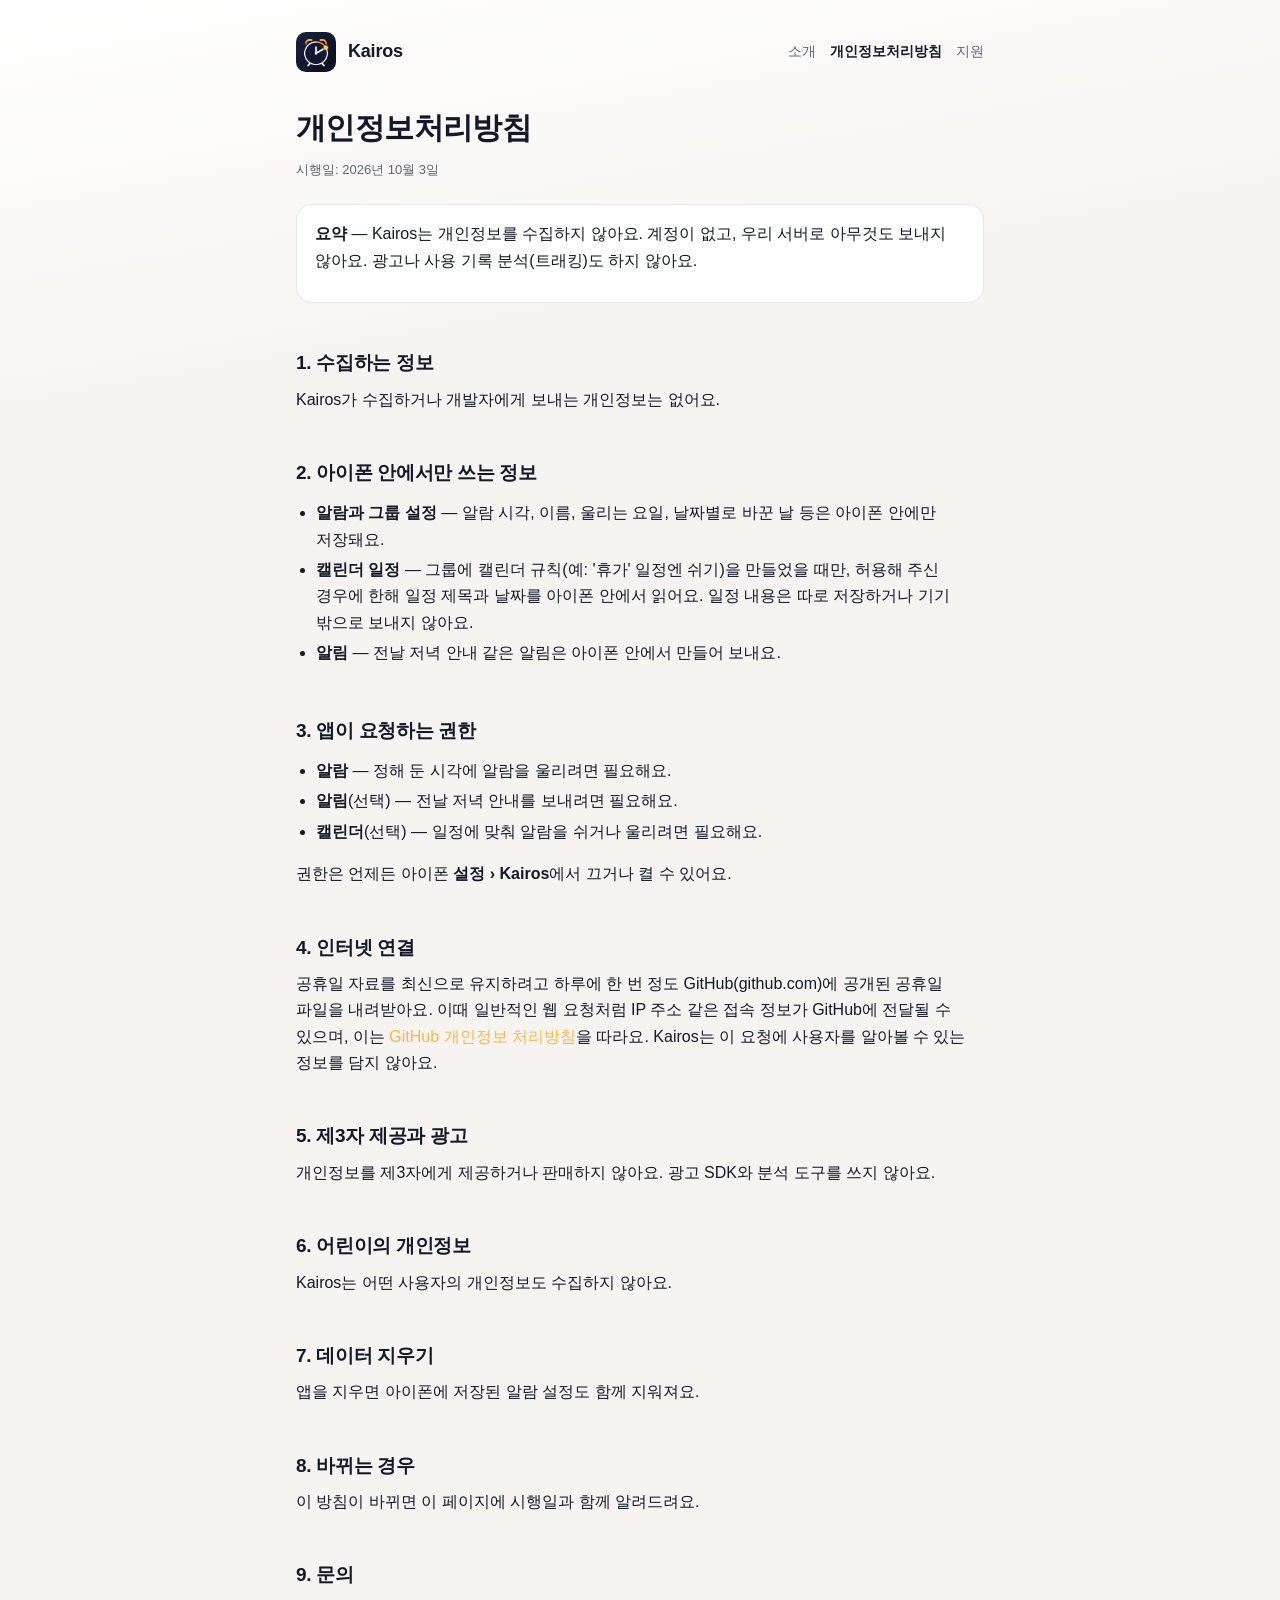
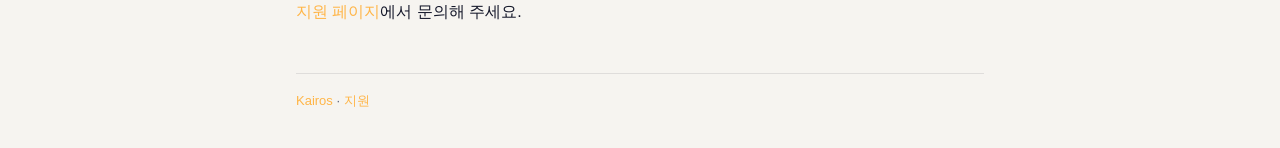
==== privacy.html @ 0c208496 "docs: Kairos 소개·개인정보처리방침·지원 페이지 추가 Co-Authored-By: Claude Opus 5.5 <noreply@anthropic.com>" ====
<!doctype html>
<html lang="ko">
<head>
<meta charset="utf-8">
<meta name="viewport" content="width=device-width, initial-scale=1">
<title>개인정보처리방침 — Kairos</title>
<meta name="description" content="Kairos는 개인정보를 수집하지 않아요. 알람 설정과 캘린더 일정은 아이폰 안에서만 쓰여요.">
<link rel="icon" href="icon.png">
<link rel="stylesheet" href="style.css">
</head>
<body>
<div class="wrap">
  <header>
    <img src="icon.png" alt="">
    <span class="name">Kairos</span>
    <nav>
      <a href="./">소개</a>
      <a href="privacy.html" aria-current="page">개인정보처리방침</a>
      <a href="support.html">지원</a>
    </nav>
  </header>

  <h1>개인정보처리방침</h1>
  <p class="meta">시행일: 2026년 10월 3일</p>

  <div class="box">
    <p><b>요약</b> — Kairos는 개인정보를 수집하지 않아요. 계정이 없고, 우리 서버로 아무것도 보내지 않아요. 광고나 사용 기록 분석(트래킹)도 하지 않아요.</p>
  </div>

  <h2>1. 수집하는 정보</h2>
  <p>Kairos가 수집하거나 개발자에게 보내는 개인정보는 없어요.</p>

  <h2>2. 아이폰 안에서만 쓰는 정보</h2>
  <ul>
    <li><b>알람과 그룹 설정</b> — 알람 시각, 이름, 울리는 요일, 날짜별로 바꾼 날 등은 아이폰 안에만 저장돼요.</li>
    <li><b>캘린더 일정</b> — 그룹에 캘린더 규칙(예: '휴가' 일정엔 쉬기)을 만들었을 때만, 허용해 주신 경우에 한해 일정 제목과 날짜를 아이폰 안에서 읽어요. 일정 내용은 따로 저장하거나 기기 밖으로 보내지 않아요.</li>
    <li><b>알림</b> — 전날 저녁 안내 같은 알림은 아이폰 안에서 만들어 보내요.</li>
  </ul>

  <h2>3. 앱이 요청하는 권한</h2>
  <ul>
    <li><b>알람</b> — 정해 둔 시각에 알람을 울리려면 필요해요.</li>
    <li><b>알림</b>(선택) — 전날 저녁 안내를 보내려면 필요해요.</li>
    <li><b>캘린더</b>(선택) — 일정에 맞춰 알람을 쉬거나 울리려면 필요해요.</li>
  </ul>
  <p>권한은 언제든 아이폰 <b>설정 › Kairos</b>에서 끄거나 켤 수 있어요.</p>

  <h2>4. 인터넷 연결</h2>
  <p>공휴일 자료를 최신으로 유지하려고 하루에 한 번 정도 GitHub(github.com)에 공개된 공휴일 파일을 내려받아요. 이때 일반적인 웹 요청처럼 IP 주소 같은 접속 정보가 GitHub에 전달될 수 있으며, 이는 <a href="https://docs.github.com/ko/site-policy/privacy-policies/github-general-privacy-statement" rel="noopener">GitHub 개인정보 처리방침</a>을 따라요. Kairos는 이 요청에 사용자를 알아볼 수 있는 정보를 담지 않아요.</p>

  <h2>5. 제3자 제공과 광고</h2>
  <p>개인정보를 제3자에게 제공하거나 판매하지 않아요. 광고 SDK와 분석 도구를 쓰지 않아요.</p>

  <h2>6. 어린이의 개인정보</h2>
  <p>Kairos는 어떤 사용자의 개인정보도 수집하지 않아요.</p>

  <h2>7. 데이터 지우기</h2>
  <p>앱을 지우면 아이폰에 저장된 알람 설정도 함께 지워져요.</p>

  <h2>8. 바뀌는 경우</h2>
  <p>이 방침이 바뀌면 이 페이지에 시행일과 함께 알려드려요.</p>

  <h2>9. 문의</h2>
  <p><a href="support.html">지원 페이지</a>에서 문의해 주세요.</p>

  <footer>
    <p><a href="./">Kairos</a> · <a href="support.html">지원</a></p>
  </footer>
</div>
</body>
</html>
---- style.css ----
:root {
  --bg: #121524;
  --bg-top: #20263F;
  --card: #1B2036;
  --line: rgba(255, 255, 255, 0.08);
  --text: #F4F1EC;
  --muted: #9AA0B8;
  --accent-1: #FFB547;
  --accent-2: #FF5E3A;
}
@media (prefers-color-scheme: light) {
  :root:not([data-theme="dark"]) {
    --bg: #F6F4F0;
    --bg-top: #FFFFFF;
    --card: #FFFFFF;
    --line: rgba(20, 22, 36, 0.10);
    --text: #15182A;
    --muted: #5E647A;
  }
}
:root[data-theme="light"] {
  --bg: #F6F4F0; --bg-top: #FFFFFF; --card: #FFFFFF;
  --line: rgba(20, 22, 36, 0.10); --text: #15182A; --muted: #5E647A;
}
* { box-sizing: border-box; }
html {
  -webkit-text-size-adjust: 100%;
  /* 페이지가 짧거나 바운스 스크롤해도 화면 끝까지 같은 배경이 이어지게 한다. */
  background-color: var(--bg);
  min-height: 100%;
}
body {
  margin: 0;
  min-height: 100vh;
  min-height: 100dvh;
  display: flex;
  flex-direction: column;
  background: linear-gradient(170deg, var(--bg-top) 0%, var(--bg) 420px) no-repeat, var(--bg);
  color: var(--text);
  font-family: -apple-system, BlinkMacSystemFont, "Apple SD Gothic Neo", "Pretendard", "Noto Sans KR", sans-serif;
  line-height: 1.65;
  word-break: keep-all;
}
a { color: var(--accent-1); text-decoration: none; }
a:hover { text-decoration: underline; }
.wrap {
  width: 100%;
  max-width: 720px;
  margin: 0 auto;
  padding: 32px 16px 24px;
  flex: 1;
  display: flex;
  flex-direction: column;
}
header { display: flex; align-items: center; gap: 12px; margin-bottom: 28px; }
header img { width: 40px; height: 40px; border-radius: 10px; }
header .name { font-weight: 800; font-size: 18px; letter-spacing: -0.2px; }
header nav { margin-left: auto; display: flex; gap: 14px; font-size: 14px; }
header nav a { color: var(--muted); }
header nav a[aria-current="page"] { color: var(--text); font-weight: 600; }
h1 { font-size: 30px; line-height: 1.3; letter-spacing: -0.6px; margin: 8px 0 12px; }
h2 { font-size: 19px; margin: 32px 0 8px; letter-spacing: -0.3px; }
p { margin: 0 0 12px; }
.lead { font-size: 17px; color: var(--muted); }
.grad {
  background: linear-gradient(90deg, var(--accent-1), var(--accent-2));
  -webkit-background-clip: text; background-clip: text; color: transparent;
}
.hero { text-align: center; padding: 24px 0 8px; }
.hero img { width: 112px; height: 112px; border-radius: 26px; box-shadow: 0 12px 40px rgba(255, 94, 58, 0.25); }
.cards { display: grid; gap: 12px; margin-top: 24px; }
@media (min-width: 640px) { .cards { grid-template-columns: 1fr 1fr; } }
.card { background: var(--card); border: 1px solid var(--line); border-radius: 18px; padding: 18px; }
.card h3 { margin: 0 0 6px; font-size: 16px; }
.card p { margin: 0; color: var(--muted); font-size: 15px; }
ul { padding-left: 20px; margin: 0 0 12px; }
li { margin: 4px 0; }
.box { background: var(--card); border: 1px solid var(--line); border-radius: 16px; padding: 16px 18px; margin: 12px 0; }
details { background: var(--card); border: 1px solid var(--line); border-radius: 14px; padding: 12px 16px; margin: 10px 0; }
summary { cursor: pointer; font-weight: 600; }
details p, details ul { margin-top: 8px; color: var(--muted); }
.button {
  display: inline-block; padding: 12px 18px; border-radius: 14px; font-weight: 700;
  background: linear-gradient(90deg, var(--accent-1), var(--accent-2)); color: #1B1B1F;
}
.button:hover { text-decoration: none; opacity: 0.92; }
/* 내용이 짧아도 푸터는 화면 맨 아래에 붙는다. */
footer { margin-top: auto; border-top: 1px solid var(--line); padding: 16px 0 env(safe-area-inset-bottom); font-size: 13px; color: var(--muted); }
/* 내용이 길 때도 본문과 푸터 사이에 숨 쉴 간격을 둔다. */
.wrap > :nth-last-child(2) { margin-bottom: 48px; }
.meta { font-size: 13px; color: var(--muted); }
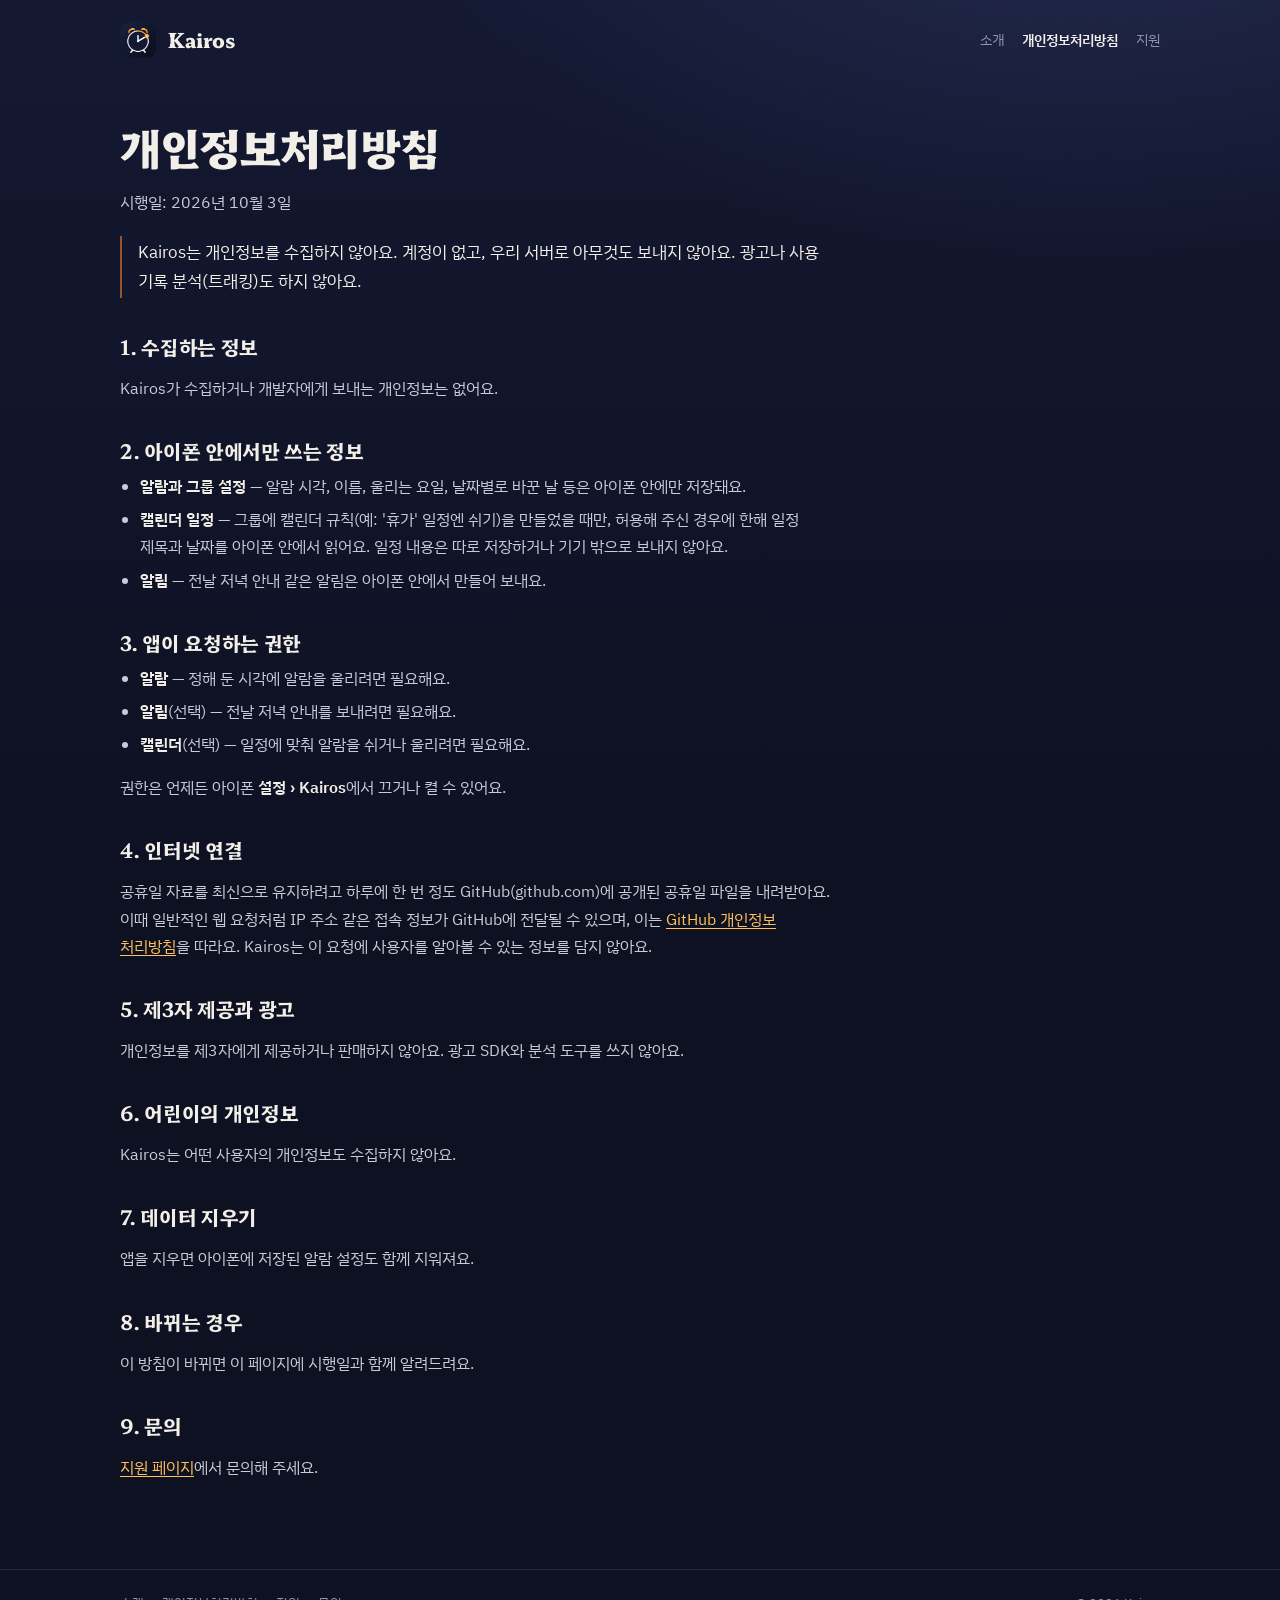
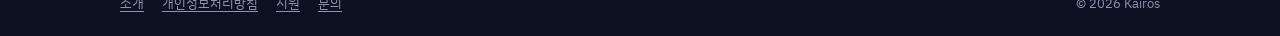
==== commit 0b7cc9e6: "feat: 소개 페이지를 체험 달력 중심으로 바꾸고 세 페이지 디자인을 통일한다 - 접속한 달 기준 달력, 공휴일 자료 연동, 날짜·공휴일 토글 체험 - 공통 스타일·헤더·푸터, " ====
--- a/privacy.html
+++ b/privacy.html
@@ -2,29 +2,32 @@
 <html lang="ko">
 <head>
 <meta charset="utf-8">
-<meta name="viewport" content="width=device-width, initial-scale=1">
+<meta name="viewport" content="width=device-width, initial-scale=1, viewport-fit=cover">
 <title>개인정보처리방침 — Kairos</title>
 <meta name="description" content="Kairos는 개인정보를 수집하지 않아요. 알람 설정과 캘린더 일정은 아이폰 안에서만 쓰여요.">
+<meta name="theme-color" content="#141831">
 <link rel="icon" href="icon.png">
+<link rel="preconnect" href="https://fonts.googleapis.com">
+<link rel="preconnect" href="https://fonts.gstatic.com" crossorigin>
+<link href="https://fonts.googleapis.com/css2?family=Hahmlet:wght@500;700;800&family=IBM+Plex+Sans+KR:wght@400;500;600&display=swap" rel="stylesheet">
 <link rel="stylesheet" href="style.css">
 </head>
 <body>
 <div class="wrap">
-  <header>
-    <img src="icon.png" alt="">
-    <span class="name">Kairos</span>
-    <nav>
-      <a href="./">소개</a>
+  <header class="top">
+    <a href="index.html" style="display:flex;align-items:center;gap:12px;color:inherit;text-decoration:none"><img src="icon.png" alt=""><span class="name">Kairos</span></a>
+    <nav aria-label="페이지">
+      <a href="index.html">소개</a>
       <a href="privacy.html" aria-current="page">개인정보처리방침</a>
       <a href="support.html">지원</a>
     </nav>
   </header>
-
-  <h1>개인정보처리방침</h1>
+  <main class="doc">
+    <h1>개인정보처리방침</h1>
   <p class="meta">시행일: 2026년 10월 3일</p>
 
-  <div class="box">
-    <p><b>요약</b> — Kairos는 개인정보를 수집하지 않아요. 계정이 없고, 우리 서버로 아무것도 보내지 않아요. 광고나 사용 기록 분석(트래킹)도 하지 않아요.</p>
+  <div class="summary">
+    <p>Kairos는 개인정보를 수집하지 않아요. 계정이 없고, 우리 서버로 아무것도 보내지 않아요. 광고나 사용 기록 분석(트래킹)도 하지 않아요.</p>
   </div>
 
   <h2>1. 수집하는 정보</h2>
@@ -62,10 +65,16 @@
 
   <h2>9. 문의</h2>
   <p><a href="support.html">지원 페이지</a>에서 문의해 주세요.</p>
-
-  <footer>
-    <p><a href="./">Kairos</a> · <a href="support.html">지원</a></p>
-  </footer>
+  </main>
 </div>
+<footer>
+  <div class="wrap">
+    <a href="index.html">소개</a>
+    <a href="privacy.html">개인정보처리방침</a>
+    <a href="support.html">지원</a>
+    <a href="https://github.com/woosublee/kairos/issues">문의</a>
+    <span class="copy">© 2026 Kairos</span>
+  </div>
+</footer>
 </body>
 </html>
--- a/style.css
+++ b/style.css
@@ -1,91 +1,126 @@
 :root {
-  --bg: #121524;
-  --bg-top: #20263F;
-  --card: #1B2036;
-  --line: rgba(255, 255, 255, 0.08);
-  --text: #F4F1EC;
-  --muted: #9AA0B8;
-  --accent-1: #FFB547;
-  --accent-2: #FF5E3A;
-}
-@media (prefers-color-scheme: light) {
-  :root:not([data-theme="dark"]) {
-    --bg: #F6F4F0;
-    --bg-top: #FFFFFF;
-    --card: #FFFFFF;
-    --line: rgba(20, 22, 36, 0.10);
-    --text: #15182A;
-    --muted: #5E647A;
-  }
-}
-:root[data-theme="light"] {
-  --bg: #F6F4F0; --bg-top: #FFFFFF; --card: #FFFFFF;
-  --line: rgba(20, 22, 36, 0.10); --text: #15182A; --muted: #5E647A;
+  --night: #141831;
+  --deep: #0E1122;
+  --ember: #FF8A2A;
+  --gold: #FFC15A;
+  --paper: #F2EFE9;
+  --mist: #8E94AE;
+  --line: rgba(242, 239, 233, 0.10);
+  --cell: rgba(242, 239, 233, 0.04);
+  --display: "Hahmlet", "Apple SD Gothic Neo", serif;
+  --text: "IBM Plex Sans KR", -apple-system, "Apple SD Gothic Neo", sans-serif;
 }
 * { box-sizing: border-box; }
-html {
-  -webkit-text-size-adjust: 100%;
-  /* 페이지가 짧거나 바운스 스크롤해도 화면 끝까지 같은 배경이 이어지게 한다. */
-  background-color: var(--bg);
-  min-height: 100%;
+html { background: var(--deep); -webkit-text-size-adjust: 100%; overflow-x: clip; }
+body {
+  margin: 0; min-height: 100vh; min-height: 100dvh; display: flex; flex-direction: column;
+  background: radial-gradient(1200px 700px at 85% -10%, #252c52 0%, rgba(37,44,82,0) 60%), linear-gradient(180deg, var(--night) 0%, var(--deep) 900px) no-repeat, var(--deep);
+  color: var(--paper); font-family: var(--text); line-height: 1.7; word-break: keep-all;
 }
-body {
-  margin: 0;
-  min-height: 100vh;
-  min-height: 100dvh;
-  display: flex;
-  flex-direction: column;
-  background: linear-gradient(170deg, var(--bg-top) 0%, var(--bg) 420px) no-repeat, var(--bg);
-  color: var(--text);
-  font-family: -apple-system, BlinkMacSystemFont, "Apple SD Gothic Neo", "Pretendard", "Noto Sans KR", sans-serif;
-  line-height: 1.65;
-  word-break: keep-all;
+a { color: var(--gold); text-underline-offset: 3px; }
+a:focus-visible, button:focus-visible { outline: 2px solid var(--gold); outline-offset: 3px; border-radius: 6px; }
+.wrap { width: 100%; max-width: 1080px; margin: 0 auto; padding: 0 20px; }
+
+.top { display: flex; align-items: center; gap: 12px; padding: 22px 0; }
+.top img { width: 36px; height: 36px; border-radius: 9px; }
+.top .name { font-family: var(--display); font-weight: 800; font-size: 20px; letter-spacing: -0.3px; }
+.top nav { margin-left: auto; display: flex; gap: 18px; font-size: 14px; }
+.top nav a { color: var(--mist); text-decoration: none; }
+.top nav a:hover { color: var(--paper); }
+
+/* hero */
+.hero { display: grid; grid-template-columns: minmax(0, 1fr); gap: 40px; padding: 36px 0 72px; align-items: center; }
+@media (min-width: 900px) { .hero { grid-template-columns: minmax(0, 1.02fr) minmax(0, 1fr); gap: 56px; padding: 56px 0 96px; } }
+.hero h1 {
+  font-family: var(--display); font-weight: 800; letter-spacing: -1.5px; line-height: 1.12;
+  font-size: clamp(40px, 7vw, 68px); margin: 0 0 22px;
 }
-a { color: var(--accent-1); text-decoration: none; }
-a:hover { text-decoration: underline; }
-.wrap {
-  width: 100%;
-  max-width: 720px;
-  margin: 0 auto;
-  padding: 32px 16px 24px;
-  flex: 1;
-  display: flex;
-  flex-direction: column;
+.hero p { font-size: 18px; color: #C9CBD8; max-width: 30em; margin: 0 0 28px; }
+.soon { display: inline-flex; align-items: center; gap: 10px; font-size: 15px; color: var(--mist); }
+.soon b { color: var(--paper); font-weight: 600; }
+.soon .pip { width: 8px; height: 8px; border-radius: 50%; background: var(--gold); box-shadow: 0 0 10px 2px rgba(255,193,90,.6); }
+
+/* calendar demo — the one loud thing on the page */
+.demo {
+  background: linear-gradient(180deg, rgba(242,239,233,.05), rgba(242,239,233,.02));
+  border: 1px solid var(--line); border-radius: 28px; padding: 22px 20px 20px;
+  box-shadow: 0 30px 80px rgba(0,0,0,.35);
 }
-header { display: flex; align-items: center; gap: 12px; margin-bottom: 28px; }
-header img { width: 40px; height: 40px; border-radius: 10px; }
-header .name { font-weight: 800; font-size: 18px; letter-spacing: -0.2px; }
-header nav { margin-left: auto; display: flex; gap: 14px; font-size: 14px; }
-header nav a { color: var(--muted); }
-header nav a[aria-current="page"] { color: var(--text); font-weight: 600; }
-h1 { font-size: 30px; line-height: 1.3; letter-spacing: -0.6px; margin: 8px 0 12px; }
-h2 { font-size: 19px; margin: 32px 0 8px; letter-spacing: -0.3px; }
-p { margin: 0 0 12px; }
-.lead { font-size: 17px; color: var(--muted); }
-.grad {
-  background: linear-gradient(90deg, var(--accent-1), var(--accent-2));
-  -webkit-background-clip: text; background-clip: text; color: transparent;
+.demo-head { display: flex; align-items: baseline; justify-content: space-between; margin-bottom: 14px; }
+.demo-head .month { font-family: var(--display); font-weight: 700; font-size: 22px; letter-spacing: -0.4px; }
+.demo-head .count { font-size: 15px; color: var(--gold); font-weight: 600; font-variant-numeric: tabular-nums; }
+.grid { display: grid; grid-template-columns: repeat(7, minmax(0, 1fr)); gap: 6px; }
+.dow { text-align: center; font-size: 12px; color: var(--mist); padding-bottom: 4px; }
+.dow.sun { color: #F0857A; }
+.day {
+  position: relative; aspect-ratio: 1 / 1; border: 0; border-radius: 12px; cursor: pointer;
+  background: var(--cell); color: #5E6482; font: 500 15px/1 var(--text); font-variant-numeric: tabular-nums;
+  display: flex; align-items: center; justify-content: center;
+  transition: background-color .25s ease, color .25s ease, box-shadow .25s ease;
 }
-.hero { text-align: center; padding: 24px 0 8px; }
-.hero img { width: 112px; height: 112px; border-radius: 26px; box-shadow: 0 12px 40px rgba(255, 94, 58, 0.25); }
-.cards { display: grid; gap: 12px; margin-top: 24px; }
-@media (min-width: 640px) { .cards { grid-template-columns: 1fr 1fr; } }
-.card { background: var(--card); border: 1px solid var(--line); border-radius: 18px; padding: 18px; }
-.card h3 { margin: 0 0 6px; font-size: 16px; }
-.card p { margin: 0; color: var(--muted); font-size: 15px; }
-ul { padding-left: 20px; margin: 0 0 12px; }
-li { margin: 4px 0; }
-.box { background: var(--card); border: 1px solid var(--line); border-radius: 16px; padding: 16px 18px; margin: 12px 0; }
-details { background: var(--card); border: 1px solid var(--line); border-radius: 14px; padding: 12px 16px; margin: 10px 0; }
-summary { cursor: pointer; font-weight: 600; }
-details p, details ul { margin-top: 8px; color: var(--muted); }
-.button {
-  display: inline-block; padding: 12px 18px; border-radius: 14px; font-weight: 700;
-  background: linear-gradient(90deg, var(--accent-1), var(--accent-2)); color: #1B1B1F;
+.day.empty { visibility: hidden; cursor: default; }
+.day.ring { background: linear-gradient(160deg, rgba(255,193,90,.30), rgba(255,94,58,.22)); color: #FFF3E2; box-shadow: inset 0 0 0 1px rgba(255,193,90,.35); }
+.day.holiday { color: #F0857A; }
+.day.ring.holiday { color: #FFD0C8; }
+.day.changed::after { content: ""; position: absolute; bottom: 7px; left: 50%; width: 5px; height: 5px; margin-left: -2.5px; border-radius: 50%; background: var(--gold); box-shadow: 0 0 6px rgba(255,193,90,.9); }
+.day.today { box-shadow: inset 0 0 0 1.5px var(--gold); }
+.demo-foot { display: flex; align-items: center; justify-content: space-between; gap: 12px; margin-top: 16px; flex-wrap: wrap; }
+.switch { display: inline-flex; align-items: center; gap: 10px; font-size: 14px; color: #C9CBD8; background: none; border: 0; padding: 0; cursor: pointer; font-family: var(--text); }
+.switch .track { width: 42px; height: 26px; border-radius: 13px; background: #2C3150; position: relative; transition: background .25s ease; }
+.switch .track::after { content: ""; position: absolute; top: 3px; left: 3px; width: 20px; height: 20px; border-radius: 50%; background: #D6D8E3; transition: transform .25s ease, background .25s ease; }
+.switch[aria-checked="true"] .track { background: linear-gradient(90deg, var(--gold), #FF5E3A); }
+.switch[aria-checked="true"] .track::after { transform: translateX(16px); background: #fff; }
+.legend { display: flex; gap: 12px; font-size: 12px; color: var(--mist); flex-wrap: wrap; }
+.legend span { display: inline-flex; align-items: center; gap: 6px; }
+.legend i { width: 10px; height: 10px; border-radius: 3px; display: inline-block; }
+.hint { margin: 12px 2px 0; font-size: 13px; color: var(--mist); }
+
+@media (prefers-reduced-motion: no-preference) {
+  .day.ring.intro { animation: glow .5s ease both; animation-delay: calc(var(--i) * 28ms); }
+  @keyframes glow { from { background: var(--cell); box-shadow: none; color: #5E6482; } }
 }
-.button:hover { text-decoration: none; opacity: 0.92; }
-/* 내용이 짧아도 푸터는 화면 맨 아래에 붙는다. */
-footer { margin-top: auto; border-top: 1px solid var(--line); padding: 16px 0 env(safe-area-inset-bottom); font-size: 13px; color: var(--muted); }
-/* 내용이 길 때도 본문과 푸터 사이에 숨 쉴 간격을 둔다. */
-.wrap > :nth-last-child(2) { margin-bottom: 48px; }
-.meta { font-size: 13px; color: var(--muted); }
+
+/* steps — a real sequence, so it is numbered */
+section { padding: 64px 0; border-top: 1px solid var(--line); }
+h2 { font-family: var(--display); font-weight: 700; font-size: clamp(26px, 3.4vw, 34px); letter-spacing: -0.8px; line-height: 1.25; margin: 0 0 28px; }
+.steps { list-style: none; margin: 0; padding: 0; display: grid; gap: 28px; counter-reset: step; }
+@media (min-width: 760px) { .steps { grid-template-columns: repeat(3, 1fr); gap: 36px; } }
+.steps li { counter-increment: step; }
+.steps li::before { content: counter(step); display: block; font-family: var(--display); font-weight: 800; font-size: 40px; line-height: 1; color: var(--ember); margin-bottom: 12px; }
+.steps h3, .features h3 { font-size: 18px; font-weight: 600; margin: 0 0 6px; }
+.steps p, .features p { margin: 0; color: #B9BCCB; font-size: 15.5px; }
+
+.features { display: grid; gap: 28px 48px; }
+@media (min-width: 760px) { .features { grid-template-columns: 1fr 1fr; } }
+.features div { padding-left: 16px; border-left: 2px solid rgba(255,138,42,.55); }
+
+.privacy p { font-size: 18px; color: #C9CBD8; max-width: 36em; margin: 0 0 10px; }
+
+footer { margin-top: auto; border-top: 1px solid var(--line); padding: 22px 0 calc(22px + env(safe-area-inset-bottom)); font-size: 13px; color: var(--mist); }
+footer .wrap { display: flex; gap: 18px; flex-wrap: wrap; }
+footer a { color: var(--mist); }
+footer a:hover { color: var(--paper); }
+footer .copy { margin-left: auto; }
+
+/* 하위 페이지(개인정보처리방침·지원): 헤더·푸터·폭은 홈과 같고, 본문만 읽기 좋은 폭으로 둔다. */
+.doc { max-width: 720px; padding: 40px 0 72px; }
+.doc h1 { font-family: var(--display); font-weight: 800; font-size: clamp(32px, 5vw, 44px); letter-spacing: -1px; line-height: 1.2; margin: 0 0 10px; }
+.doc h2 { font-size: 20px; margin: 36px 0 10px; letter-spacing: -0.3px; }
+.doc p, .doc li { color: #C9CBD8; font-size: 16px; }
+.doc ul { padding-left: 20px; margin: 0 0 12px; }
+.doc li { margin: 6px 0; }
+.doc b { color: var(--paper); font-weight: 600; }
+.meta { font-size: 13px; color: var(--mist); margin-bottom: 20px; }
+.summary { border-left: 2px solid rgba(255,138,42,.55); padding: 2px 0 2px 16px; margin: 20px 0 8px; }
+.summary p { color: var(--paper); font-size: 17px; margin: 0; }
+details { border-top: 1px solid var(--line); padding: 16px 0; }
+details:last-of-type { border-bottom: 1px solid var(--line); }
+summary { cursor: pointer; font-weight: 600; font-size: 17px; list-style: none; display: flex; justify-content: space-between; gap: 12px; }
+summary::-webkit-details-marker { display: none; }
+summary::after { content: "+"; color: var(--gold); font-weight: 400; }
+details[open] summary::after { content: "−"; }
+details p, details ul { margin-top: 10px; }
+.button { display: inline-block; margin-top: 6px; padding: 12px 20px; border-radius: 14px; font-weight: 700; text-decoration: none;
+  background: linear-gradient(90deg, var(--gold), #FF5E3A); color: #1B1B1F; }
+.button:hover { opacity: .92; }
+.top nav a[aria-current="page"] { color: var(--paper); font-weight: 600; }
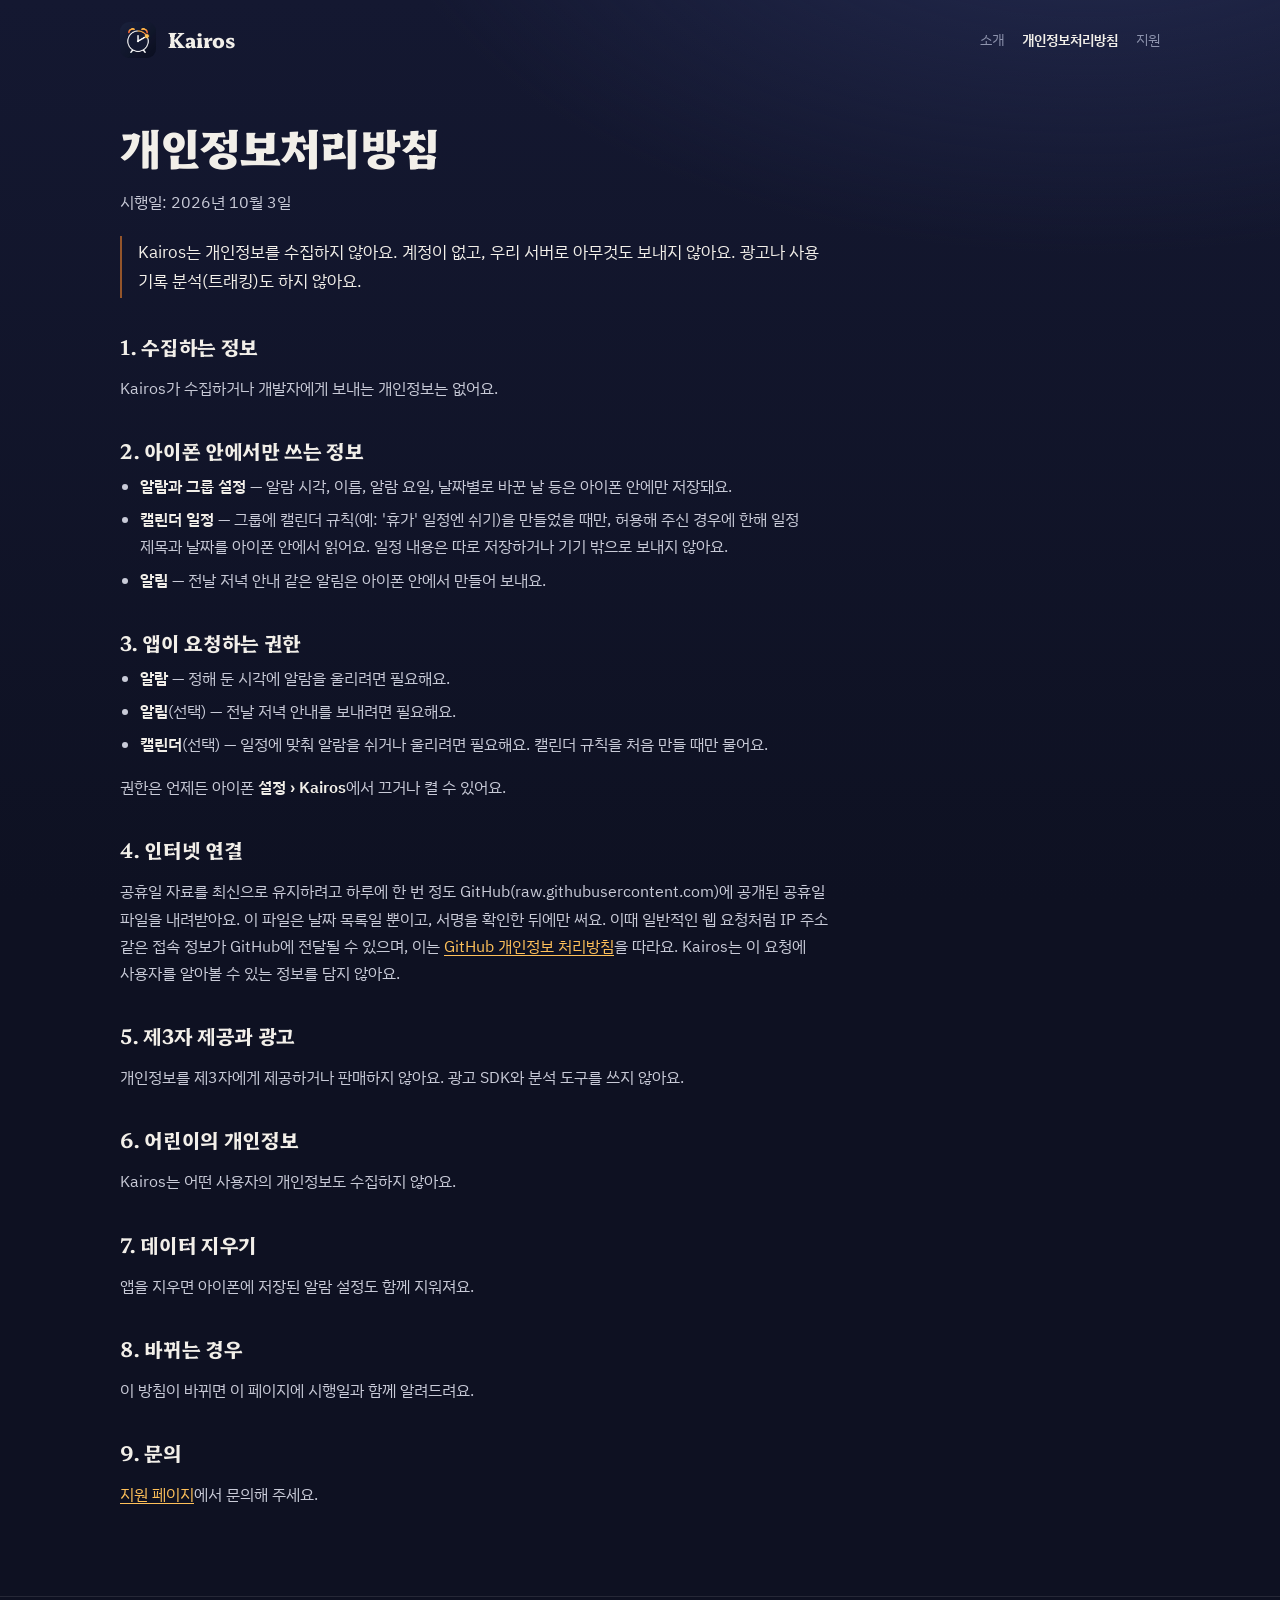
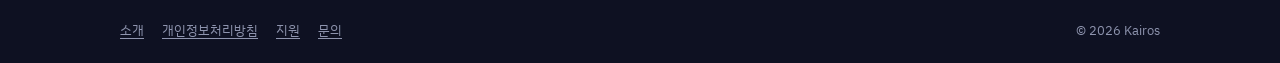
==== commit 92ba27d6: "docs: 소개·지원·개인정보 페이지 문구를 앱의 실제 메뉴 이름에 맞춘다 지원: 설정 › 공휴일 정보(자료 기준일), 다시 켤 날 정하기('다음 알람부터'·'날짜 고르기…'), " ====
--- a/privacy.html
+++ b/privacy.html
@@ -35,7 +35,7 @@
 
   <h2>2. 아이폰 안에서만 쓰는 정보</h2>
   <ul>
-    <li><b>알람과 그룹 설정</b> — 알람 시각, 이름, 울리는 요일, 날짜별로 바꾼 날 등은 아이폰 안에만 저장돼요.</li>
+    <li><b>알람과 그룹 설정</b> — 알람 시각, 이름, 알람 요일, 날짜별로 바꾼 날 등은 아이폰 안에만 저장돼요.</li>
     <li><b>캘린더 일정</b> — 그룹에 캘린더 규칙(예: '휴가' 일정엔 쉬기)을 만들었을 때만, 허용해 주신 경우에 한해 일정 제목과 날짜를 아이폰 안에서 읽어요. 일정 내용은 따로 저장하거나 기기 밖으로 보내지 않아요.</li>
     <li><b>알림</b> — 전날 저녁 안내 같은 알림은 아이폰 안에서 만들어 보내요.</li>
   </ul>
@@ -44,12 +44,12 @@
   <ul>
     <li><b>알람</b> — 정해 둔 시각에 알람을 울리려면 필요해요.</li>
     <li><b>알림</b>(선택) — 전날 저녁 안내를 보내려면 필요해요.</li>
-    <li><b>캘린더</b>(선택) — 일정에 맞춰 알람을 쉬거나 울리려면 필요해요.</li>
+    <li><b>캘린더</b>(선택) — 일정에 맞춰 알람을 쉬거나 울리려면 필요해요. 캘린더 규칙을 처음 만들 때만 물어요.</li>
   </ul>
   <p>권한은 언제든 아이폰 <b>설정 › Kairos</b>에서 끄거나 켤 수 있어요.</p>
 
   <h2>4. 인터넷 연결</h2>
-  <p>공휴일 자료를 최신으로 유지하려고 하루에 한 번 정도 GitHub(github.com)에 공개된 공휴일 파일을 내려받아요. 이때 일반적인 웹 요청처럼 IP 주소 같은 접속 정보가 GitHub에 전달될 수 있으며, 이는 <a href="https://docs.github.com/ko/site-policy/privacy-policies/github-general-privacy-statement" rel="noopener">GitHub 개인정보 처리방침</a>을 따라요. Kairos는 이 요청에 사용자를 알아볼 수 있는 정보를 담지 않아요.</p>
+  <p>공휴일 자료를 최신으로 유지하려고 하루에 한 번 정도 GitHub(raw.githubusercontent.com)에 공개된 공휴일 파일을 내려받아요. 이 파일은 날짜 목록일 뿐이고, 서명을 확인한 뒤에만 써요. 이때 일반적인 웹 요청처럼 IP 주소 같은 접속 정보가 GitHub에 전달될 수 있으며, 이는 <a href="https://docs.github.com/ko/site-policy/privacy-policies/github-general-privacy-statement" rel="noopener">GitHub 개인정보 처리방침</a>을 따라요. Kairos는 이 요청에 사용자를 알아볼 수 있는 정보를 담지 않아요.</p>
 
   <h2>5. 제3자 제공과 광고</h2>
   <p>개인정보를 제3자에게 제공하거나 판매하지 않아요. 광고 SDK와 분석 도구를 쓰지 않아요.</p>
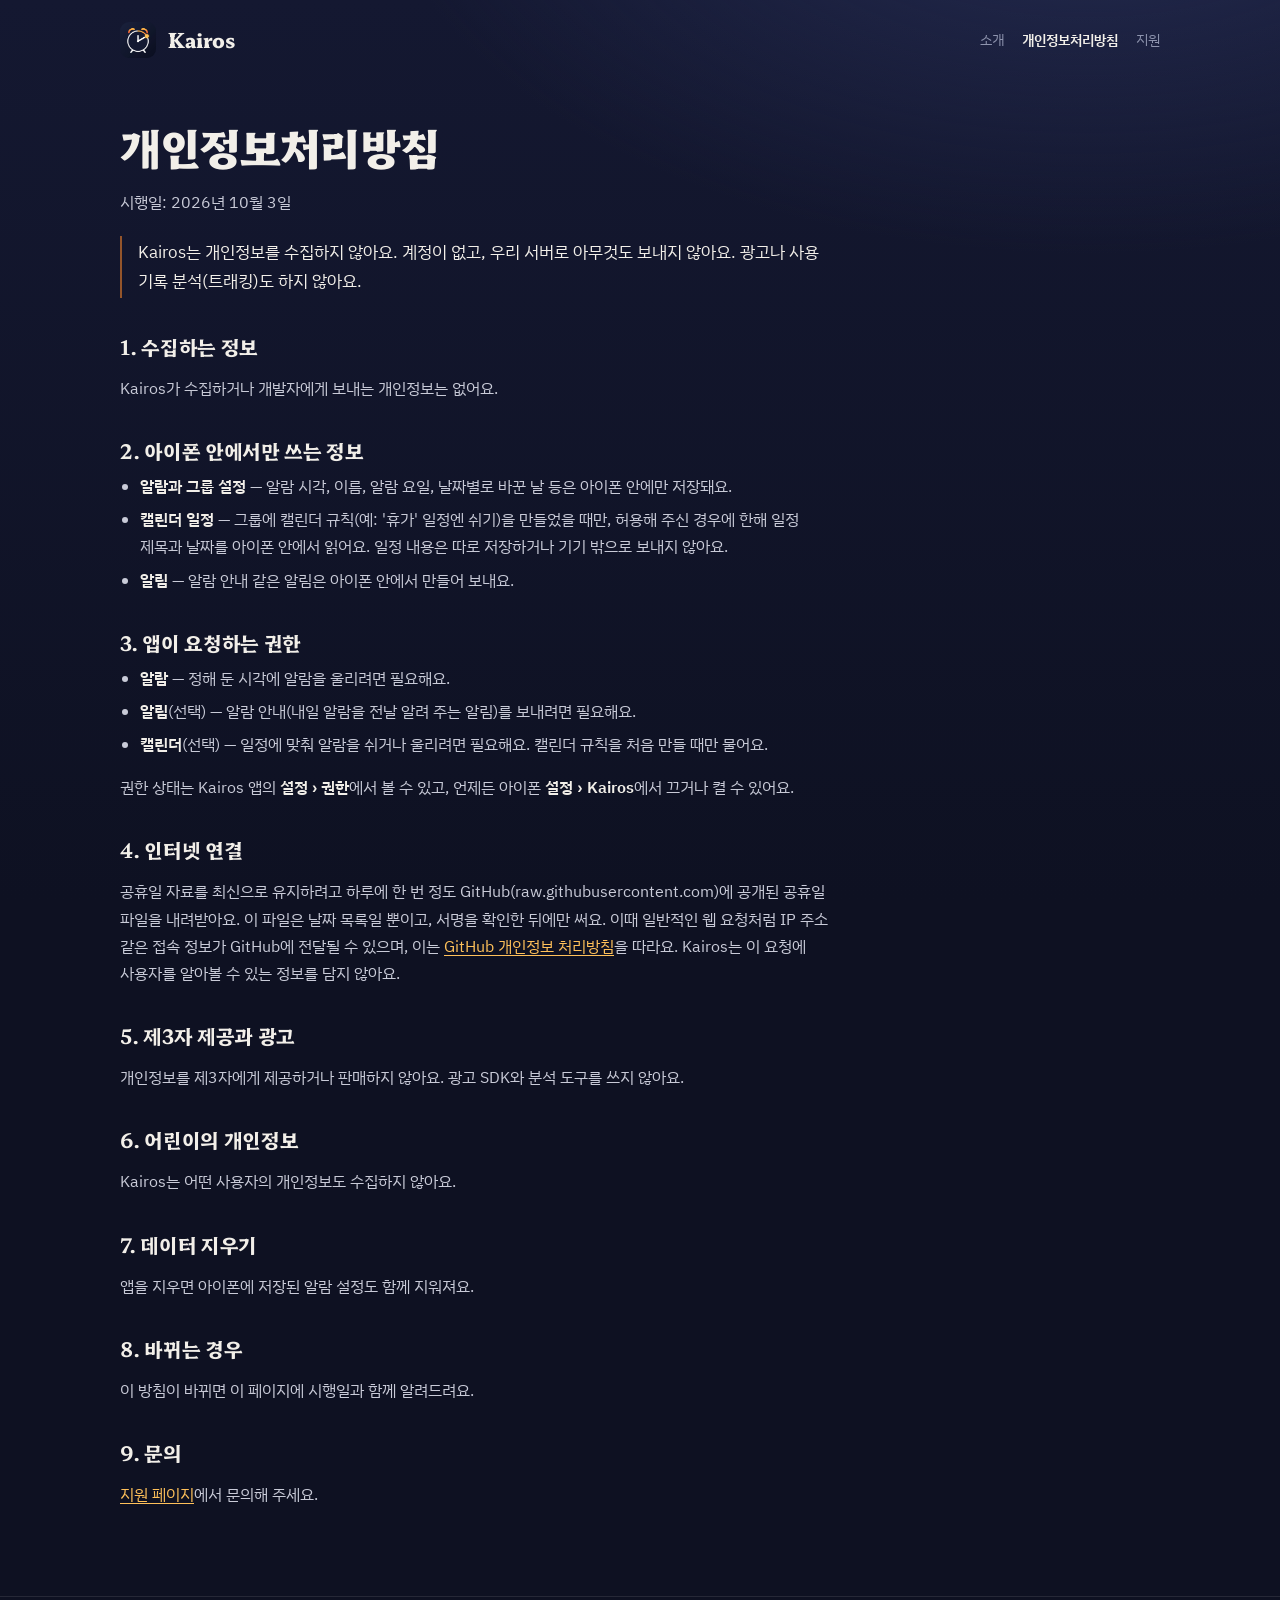
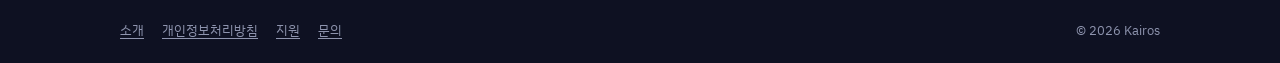
==== commit 6ef5d9f8: "fix: 설정 이름을 알람 안내·권한으로 바꾼 앱에 맞춰 문구를 고친다 Co-Authored-By: Claude Opus 5.5 <noreply@anthropic.com>" ====
--- a/privacy.html
+++ b/privacy.html
@@ -37,16 +37,16 @@
   <ul>
     <li><b>알람과 그룹 설정</b> — 알람 시각, 이름, 알람 요일, 날짜별로 바꾼 날 등은 아이폰 안에만 저장돼요.</li>
     <li><b>캘린더 일정</b> — 그룹에 캘린더 규칙(예: '휴가' 일정엔 쉬기)을 만들었을 때만, 허용해 주신 경우에 한해 일정 제목과 날짜를 아이폰 안에서 읽어요. 일정 내용은 따로 저장하거나 기기 밖으로 보내지 않아요.</li>
-    <li><b>알림</b> — 전날 저녁 안내 같은 알림은 아이폰 안에서 만들어 보내요.</li>
+    <li><b>알림</b> — 알람 안내 같은 알림은 아이폰 안에서 만들어 보내요.</li>
   </ul>
 
   <h2>3. 앱이 요청하는 권한</h2>
   <ul>
     <li><b>알람</b> — 정해 둔 시각에 알람을 울리려면 필요해요.</li>
-    <li><b>알림</b>(선택) — 전날 저녁 안내를 보내려면 필요해요.</li>
+    <li><b>알림</b>(선택) — 알람 안내(내일 알람을 전날 알려 주는 알림)를 보내려면 필요해요.</li>
     <li><b>캘린더</b>(선택) — 일정에 맞춰 알람을 쉬거나 울리려면 필요해요. 캘린더 규칙을 처음 만들 때만 물어요.</li>
   </ul>
-  <p>권한은 언제든 아이폰 <b>설정 › Kairos</b>에서 끄거나 켤 수 있어요.</p>
+  <p>권한 상태는 Kairos 앱의 <b>설정 › 권한</b>에서 볼 수 있고, 언제든 아이폰 <b>설정 › Kairos</b>에서 끄거나 켤 수 있어요.</p>
 
   <h2>4. 인터넷 연결</h2>
   <p>공휴일 자료를 최신으로 유지하려고 하루에 한 번 정도 GitHub(raw.githubusercontent.com)에 공개된 공휴일 파일을 내려받아요. 이 파일은 날짜 목록일 뿐이고, 서명을 확인한 뒤에만 써요. 이때 일반적인 웹 요청처럼 IP 주소 같은 접속 정보가 GitHub에 전달될 수 있으며, 이는 <a href="https://docs.github.com/ko/site-policy/privacy-policies/github-general-privacy-statement" rel="noopener">GitHub 개인정보 처리방침</a>을 따라요. Kairos는 이 요청에 사용자를 알아볼 수 있는 정보를 담지 않아요.</p>
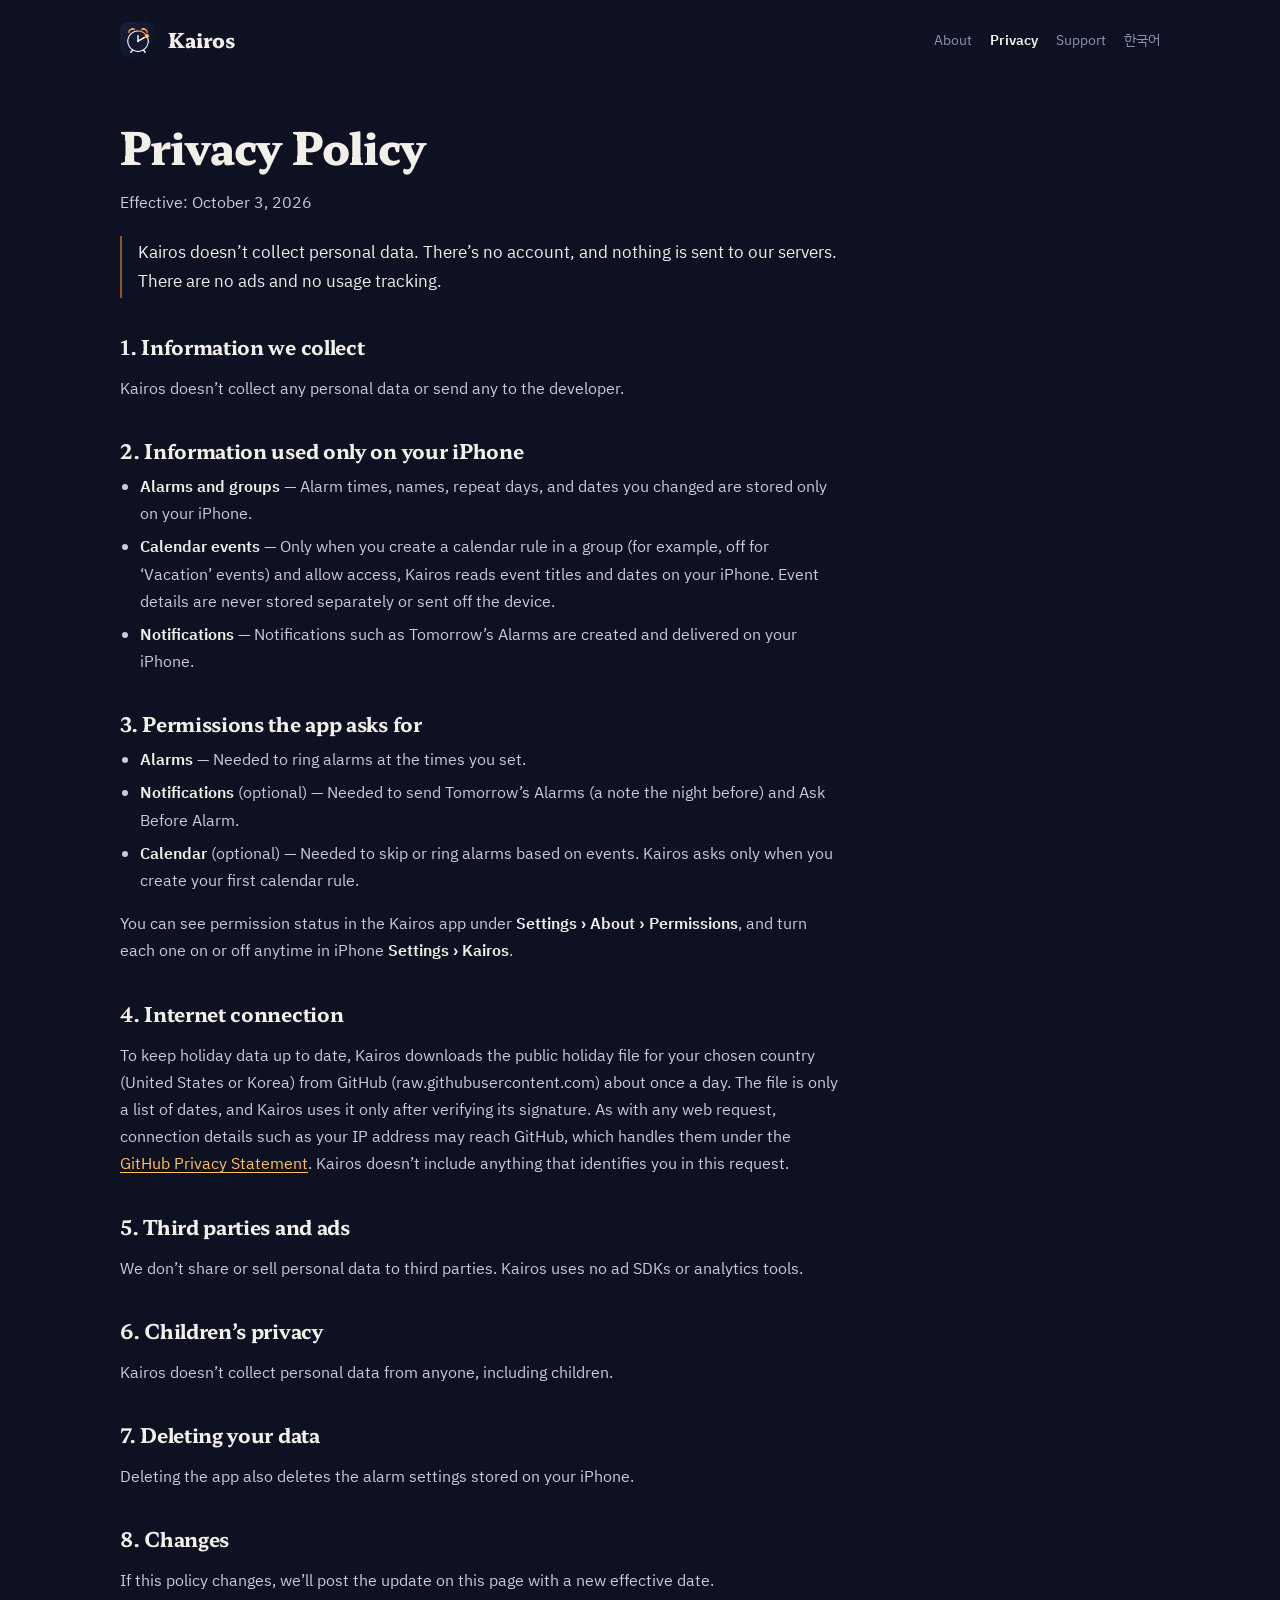
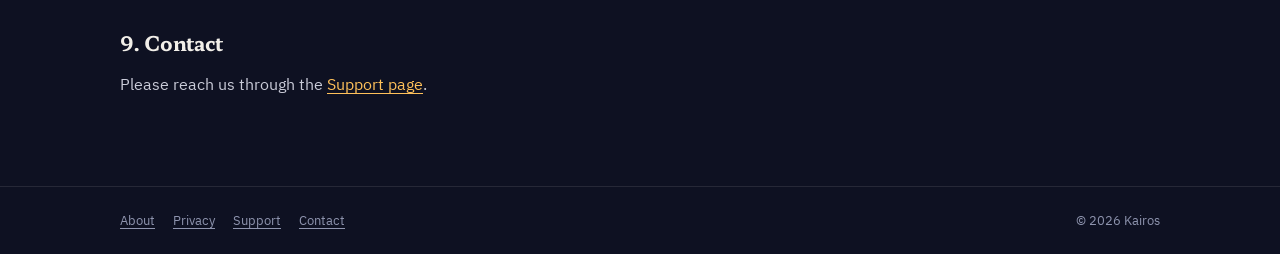
==== commit 5f0ff51a: "feat: 사이트를 영어로도 보이게 한다 브라우저 언어가 한국어가 아니면 영어로 보이고, 위쪽 English/한국어로 바꿀 수 있다. 소개 페이지 데모는 영어일 때 미국 공휴일을 " ====
--- a/privacy.html
+++ b/privacy.html
@@ -3,26 +3,46 @@
 <head>
 <meta charset="utf-8">
 <meta name="viewport" content="width=device-width, initial-scale=1, viewport-fit=cover">
-<title>개인정보처리방침 — Kairos</title>
-<meta name="description" content="Kairos는 개인정보를 수집하지 않아요. 알람 설정과 캘린더 일정은 아이폰 안에서만 쓰여요.">
+<title data-en="Privacy Policy — Kairos">개인정보처리방침 — Kairos</title>
+<meta name="description" data-en-content="Kairos doesn’t collect personal data. Your alarm settings and calendar events are used only on your iPhone." content="Kairos는 개인정보를 수집하지 않아요. 알람 설정과 캘린더 일정은 아이폰 안에서만 쓰여요.">
 <meta name="theme-color" content="#141831">
 <link rel="icon" href="icon.png">
+<link rel="apple-touch-icon" href="icon.png">
+<meta property="og:type" content="website">
+<meta property="og:site_name" content="Kairos">
+<meta property="og:locale" content="ko_KR">
+<meta property="og:locale:alternate" content="en_US">
+<meta property="og:url" content="https://kairos.vicals.com/privacy.html">
+<meta property="og:title" data-en-content="Privacy Policy — Kairos" content="개인정보처리방침 — Kairos">
+<meta property="og:description" data-en-content="Kairos doesn’t collect personal data. Your alarm settings and calendar events are used only on your iPhone." content="Kairos는 개인정보를 수집하지 않아요. 알람 설정과 캘린더 일정은 아이폰 안에서만 쓰여요.">
+<meta property="og:image" content="https://kairos.vicals.com/og-image.png">
+<meta property="og:image:width" content="1200">
+<meta property="og:image:height" content="630">
+<meta property="og:image:alt" content="Kairos 앱 아이콘과 '내 일정에 맞춰 알람이 알아서 켜지고 꺼져요'">
+<meta name="twitter:card" content="summary_large_image">
+<meta name="twitter:title" content="개인정보처리방침 — Kairos">
+<meta name="twitter:description" content="Kairos는 개인정보를 수집하지 않아요. 알람 설정과 캘린더 일정은 아이폰 안에서만 쓰여요.">
+<meta name="twitter:image" content="https://kairos.vicals.com/og-image.png">
+<link rel="canonical" href="https://kairos.vicals.com/privacy.html">
 <link rel="preconnect" href="https://fonts.googleapis.com">
 <link rel="preconnect" href="https://fonts.gstatic.com" crossorigin>
 <link href="https://fonts.googleapis.com/css2?family=Hahmlet:wght@500;700;800&family=IBM+Plex+Sans+KR:wght@400;500;600&display=swap" rel="stylesheet">
 <link rel="stylesheet" href="style.css">
+<script src="i18n.js"></script>
 </head>
 <body>
 <div class="wrap">
   <header class="top">
     <a href="index.html" style="display:flex;align-items:center;gap:12px;color:inherit;text-decoration:none"><img src="icon.png" alt=""><span class="name">Kairos</span></a>
-    <nav aria-label="페이지">
-      <a href="index.html">소개</a>
-      <a href="privacy.html" aria-current="page">개인정보처리방침</a>
-      <a href="support.html">지원</a>
+    <nav aria-label="페이지" data-en-aria-label="Pages">
+      <a href="index.html" data-en="About">소개</a>
+      <a href="privacy.html" aria-current="page" data-en="Privacy">개인정보처리방침</a>
+      <a href="support.html" data-en="Support">지원</a>
+      <a class="lang-switch" href="#">English</a>
     </nav>
   </header>
   <main class="doc">
+  <div data-lang-block="ko">
     <h1>개인정보처리방침</h1>
   <p class="meta">시행일: 2026년 10월 3일</p>
 
@@ -46,10 +66,10 @@
     <li><b>알림</b>(선택) — 알람 안내(내일 알람을 전날 알려 주는 알림)를 보내려면 필요해요.</li>
     <li><b>캘린더</b>(선택) — 일정에 맞춰 알람을 쉬거나 울리려면 필요해요. 캘린더 규칙을 처음 만들 때만 물어요.</li>
   </ul>
-  <p>권한 상태는 Kairos 앱의 <b>설정 › 권한</b>에서 볼 수 있고, 언제든 아이폰 <b>설정 › Kairos</b>에서 끄거나 켤 수 있어요.</p>
+  <p>권한 상태는 Kairos 앱의 <b>설정 › 정보 › 권한</b>에서 볼 수 있고, 언제든 아이폰 <b>설정 › Kairos</b>에서 끄거나 켤 수 있어요.</p>
 
   <h2>4. 인터넷 연결</h2>
-  <p>공휴일 자료를 최신으로 유지하려고 하루에 한 번 정도 GitHub(raw.githubusercontent.com)에 공개된 공휴일 파일을 내려받아요. 이 파일은 날짜 목록일 뿐이고, 서명을 확인한 뒤에만 써요. 이때 일반적인 웹 요청처럼 IP 주소 같은 접속 정보가 GitHub에 전달될 수 있으며, 이는 <a href="https://docs.github.com/ko/site-policy/privacy-policies/github-general-privacy-statement" rel="noopener">GitHub 개인정보 처리방침</a>을 따라요. Kairos는 이 요청에 사용자를 알아볼 수 있는 정보를 담지 않아요.</p>
+  <p>공휴일 자료를 최신으로 유지하려고 하루에 한 번 정도 GitHub(raw.githubusercontent.com)에 공개된, 고른 국가(한국 또는 미국)의 공휴일 파일을 내려받아요. 이 파일은 날짜 목록일 뿐이고, 서명을 확인한 뒤에만 써요. 이때 일반적인 웹 요청처럼 IP 주소 같은 접속 정보가 GitHub에 전달될 수 있으며, 이는 <a href="https://docs.github.com/ko/site-policy/privacy-policies/github-general-privacy-statement" rel="noopener">GitHub 개인정보 처리방침</a>을 따라요. Kairos는 이 요청에 사용자를 알아볼 수 있는 정보를 담지 않아요.</p>
 
   <h2>5. 제3자 제공과 광고</h2>
   <p>개인정보를 제3자에게 제공하거나 판매하지 않아요. 광고 SDK와 분석 도구를 쓰지 않아요.</p>
@@ -65,16 +85,62 @@
 
   <h2>9. 문의</h2>
   <p><a href="support.html">지원 페이지</a>에서 문의해 주세요.</p>
+  </div>
+  <div data-lang-block="en" lang="en" hidden>
+    <h1>Privacy Policy</h1>
+  <p class="meta">Effective: October 3, 2026</p>
+
+  <div class="summary">
+    <p>Kairos doesn’t collect personal data. There’s no account, and nothing is sent to our servers. There are no ads and no usage tracking.</p>
+  </div>
+
+  <h2>1. Information we collect</h2>
+  <p>Kairos doesn’t collect any personal data or send any to the developer.</p>
+
+  <h2>2. Information used only on your iPhone</h2>
+  <ul>
+    <li><b>Alarms and groups</b> — Alarm times, names, repeat days, and dates you changed are stored only on your iPhone.</li>
+    <li><b>Calendar events</b> — Only when you create a calendar rule in a group (for example, off for ‘Vacation’ events) and allow access, Kairos reads event titles and dates on your iPhone. Event details are never stored separately or sent off the device.</li>
+    <li><b>Notifications</b> — Notifications such as Tomorrow’s Alarms are created and delivered on your iPhone.</li>
+  </ul>
+
+  <h2>3. Permissions the app asks for</h2>
+  <ul>
+    <li><b>Alarms</b> — Needed to ring alarms at the times you set.</li>
+    <li><b>Notifications</b> (optional) — Needed to send Tomorrow’s Alarms (a note the night before) and Ask Before Alarm.</li>
+    <li><b>Calendar</b> (optional) — Needed to skip or ring alarms based on events. Kairos asks only when you create your first calendar rule.</li>
+  </ul>
+  <p>You can see permission status in the Kairos app under <b>Settings › About › Permissions</b>, and turn each one on or off anytime in iPhone <b>Settings › Kairos</b>.</p>
+
+  <h2>4. Internet connection</h2>
+  <p>To keep holiday data up to date, Kairos downloads the public holiday file for your chosen country (United States or Korea) from GitHub (raw.githubusercontent.com) about once a day. The file is only a list of dates, and Kairos uses it only after verifying its signature. As with any web request, connection details such as your IP address may reach GitHub, which handles them under the <a href="https://docs.github.com/en/site-policy/privacy-policies/github-general-privacy-statement" rel="noopener">GitHub Privacy Statement</a>. Kairos doesn’t include anything that identifies you in this request.</p>
+
+  <h2>5. Third parties and ads</h2>
+  <p>We don’t share or sell personal data to third parties. Kairos uses no ad SDKs or analytics tools.</p>
+
+  <h2>6. Children’s privacy</h2>
+  <p>Kairos doesn’t collect personal data from anyone, including children.</p>
+
+  <h2>7. Deleting your data</h2>
+  <p>Deleting the app also deletes the alarm settings stored on your iPhone.</p>
+
+  <h2>8. Changes</h2>
+  <p>If this policy changes, we’ll post the update on this page with a new effective date.</p>
+
+  <h2>9. Contact</h2>
+  <p>Please reach us through the <a href="support.html">Support page</a>.</p>
+  </div>
   </main>
 </div>
 <footer>
   <div class="wrap">
-    <a href="index.html">소개</a>
-    <a href="privacy.html">개인정보처리방침</a>
-    <a href="support.html">지원</a>
-    <a href="https://github.com/woosublee/kairos/issues">문의</a>
+    <a href="index.html" data-en="About">소개</a>
+    <a href="privacy.html" data-en="Privacy">개인정보처리방침</a>
+    <a href="support.html" data-en="Support">지원</a>
+    <a href="https://github.com/woosublee/kairos/issues" data-en="Contact">문의</a>
     <span class="copy">© 2026 Kairos</span>
   </div>
 </footer>
+<script>KairosI18n.apply();</script>
 </body>
 </html>
--- a/style.css
+++ b/style.css
@@ -33,12 +33,20 @@
 @media (min-width: 900px) { .hero { grid-template-columns: minmax(0, 1.02fr) minmax(0, 1fr); gap: 56px; padding: 56px 0 96px; } }
 .hero h1 {
   font-family: var(--display); font-weight: 800; letter-spacing: -1.5px; line-height: 1.12;
-  font-size: clamp(40px, 7vw, 68px); margin: 0 0 22px;
-}
+  /* 두 줄(각 12자 안팎)이 화면 폭에 맞게 줄어든다. 넓은 화면에서는 왼쪽 칸 폭에 맞춘다. */
+  font-size: clamp(28px, calc((100vw - 48px) / 8.8), 64px); margin: 0 0 22px;
+}
+@media (min-width: 900px) { .hero h1 { font-size: clamp(40px, 4vw, 54px); } }
 .hero p { font-size: 18px; color: #C9CBD8; max-width: 30em; margin: 0 0 28px; }
-.soon { display: inline-flex; align-items: center; gap: 10px; font-size: 15px; color: var(--mist); }
-.soon b { color: var(--paper); font-weight: 600; }
-.soon .pip { width: 8px; height: 8px; border-radius: 50%; background: var(--gold); box-shadow: 0 0 10px 2px rgba(255,193,90,.6); }
+.store-badge { display: inline-block; line-height: 0; border-radius: 10px; transition: transform .2s ease, opacity .2s ease; }
+.store-badge:hover { transform: translateY(-1px); opacity: .9; }
+.store-badge:focus-visible { outline: 2px solid var(--gold); outline-offset: 3px; }
+.store-badge img { height: 48px; width: auto; }
+.get { padding: 96px 0 104px; text-align: center; }
+.get .get-icon { border-radius: 22%; box-shadow: 0 18px 50px rgba(0,0,0,.45); margin: 0 auto 22px; display: block; }
+.get h2 { margin: 0 0 8px; }
+.get p { margin: 0 0 26px; color: var(--mist); font-size: 15px; }
+.get .store-badge img { height: 52px; }
 
 /* calendar demo — the one loud thing on the page */
 .demo {
@@ -64,6 +72,8 @@
 .day.ring.holiday { color: #FFD0C8; }
 .day.changed::after { content: ""; position: absolute; bottom: 7px; left: 50%; width: 5px; height: 5px; margin-left: -2.5px; border-radius: 50%; background: var(--gold); box-shadow: 0 0 6px rgba(255,193,90,.9); }
 .day.today { box-shadow: inset 0 0 0 1.5px var(--gold); }
+.day.event { box-shadow: inset 0 0 0 1.5px rgba(140,140,255,.75); }
+.day.event.today { box-shadow: inset 0 0 0 1.5px var(--gold), 0 0 0 1.5px rgba(140,140,255,.75); }
 .demo-foot { display: flex; align-items: center; justify-content: space-between; gap: 12px; margin-top: 16px; flex-wrap: wrap; }
 .switch { display: inline-flex; align-items: center; gap: 10px; font-size: 14px; color: #C9CBD8; background: none; border: 0; padding: 0; cursor: pointer; font-family: var(--text); }
 .switch .track { width: 42px; height: 26px; border-radius: 13px; background: #2C3150; position: relative; transition: background .25s ease; }
@@ -73,7 +83,7 @@
 .legend { display: flex; gap: 12px; font-size: 12px; color: var(--mist); flex-wrap: wrap; }
 .legend span { display: inline-flex; align-items: center; gap: 6px; }
 .legend i { width: 10px; height: 10px; border-radius: 3px; display: inline-block; }
-.hint { margin: 12px 2px 0; font-size: 13px; color: var(--mist); }
+.hero .hint { margin: 18px 0 0; font-size: 13px; line-height: 1.7; color: var(--mist); max-width: none; text-align: center; }
 
 @media (prefers-reduced-motion: no-preference) {
   .day.ring.intro { animation: glow .5s ease both; animation-delay: calc(var(--i) * 28ms); }
@@ -87,12 +97,8 @@
 @media (min-width: 760px) { .steps { grid-template-columns: repeat(3, 1fr); gap: 36px; } }
 .steps li { counter-increment: step; }
 .steps li::before { content: counter(step); display: block; font-family: var(--display); font-weight: 800; font-size: 40px; line-height: 1; color: var(--ember); margin-bottom: 12px; }
-.steps h3, .features h3 { font-size: 18px; font-weight: 600; margin: 0 0 6px; }
-.steps p, .features p { margin: 0; color: #B9BCCB; font-size: 15.5px; }
-
-.features { display: grid; gap: 28px 48px; }
-@media (min-width: 760px) { .features { grid-template-columns: 1fr 1fr; } }
-.features div { padding-left: 16px; border-left: 2px solid rgba(255,138,42,.55); }
+.steps h3 { font-size: 18px; font-weight: 600; margin: 0 0 6px; }
+.steps p { margin: 0; color: #B9BCCB; font-size: 15.5px; text-wrap: pretty; }
 
 .privacy p { font-size: 18px; color: #C9CBD8; max-width: 36em; margin: 0 0 10px; }
 
@@ -124,3 +130,213 @@
   background: linear-gradient(90deg, var(--gold), #FF5E3A); color: #1B1B1F; }
 .button:hover { opacity: .92; }
 .top nav a[aria-current="page"] { color: var(--paper); font-weight: 600; }
+
+/* 화면으로 보기: 휴대폰은 고정하고 설명을 스크롤하면 화면이 바뀐다(Apple 제품 페이지 방식) */
+.tour-grid { position: relative; display: grid; }
+.tour-stage { position: sticky; top: 64px; height: calc(100svh - 80px); display: flex; flex-direction: column; align-items: center; justify-content: flex-start; padding-top: 12px; z-index: 0; }
+.device { position: relative; height: min(56svh, 520px); aspect-ratio: 660 / 1435; border-radius: 13% / 6%; padding: 2.4%; background: linear-gradient(160deg, #262b45, #0b0d18); box-shadow: 0 0 0 1px rgba(242,239,233,.14), 0 40px 80px rgba(0,0,0,.55), 0 0 120px rgba(255,138,42,.14); }
+.device img { position: absolute; inset: 2.4%; width: 95.2%; height: 95.2%; border-radius: 11% / 5%; object-fit: cover; opacity: 0; transform: scale(.985); transition: opacity .55s ease, transform .7s cubic-bezier(.2,.7,.2,1); }
+.device img.on { opacity: 1; transform: none; }
+.dots { display: flex; gap: 8px; margin-top: 18px; }
+.dots i { width: 6px; height: 6px; border-radius: 3px; background: rgba(242,239,233,.22); transition: width .4s ease, background .4s ease; }
+.dots i.on { width: 20px; background: var(--ember); }
+.tour-steps { position: relative; z-index: 1; margin-top: calc(-100svh + 80px); }
+.step { min-height: 92svh; display: flex; align-items: flex-end; padding-bottom: 6svh; }
+.step:first-child { margin-top: 0; }
+.step .card { width: 100%; padding: 18px 20px; border-radius: 20px; background: rgba(14,17,34,.82); backdrop-filter: blur(14px); -webkit-backdrop-filter: blur(14px); border: 1px solid var(--line); opacity: .35; transform: translateY(10px); transition: opacity .5s ease, transform .5s ease; }
+.step.on .card { opacity: 1; transform: none; }
+.step .num { display: block; font-family: var(--display); font-weight: 800; font-size: 15px; color: var(--ember); margin-bottom: 6px; }
+.step h3 { font-family: var(--display); font-weight: 800; font-size: clamp(22px, 5.6vw, 34px); letter-spacing: -0.6px; line-height: 1.25; margin: 0 0 8px; }
+.step p { margin: 0; color: #C9CBD8; font-size: 15.5px; text-wrap: pretty; }
+@media (min-width: 900px) {
+  .tour-grid { grid-template-columns: 1fr 1fr; gap: 64px; }
+  .tour-stage { top: 0; height: 100vh; justify-content: center; padding-top: 0; }
+  .device { height: min(70vh, 640px); }
+  .tour-steps { margin-top: 0; }
+  .step { min-height: 100vh; align-items: center; padding-bottom: 0; }
+  .step .card { background: none; backdrop-filter: none; -webkit-backdrop-filter: none; border: 0; padding: 0; }
+  .step p { font-size: 17.5px; }
+}
+@media (prefers-reduced-motion: reduce) {
+  .device img, .step .card, .dots i { transition: none; }
+}
+
+/* 캘린더 규칙 칩(맨 위 데모) */
+.rules { display: flex; flex-wrap: wrap; align-items: center; gap: 8px; margin-top: 16px; padding-top: 16px; border-top: 1px solid var(--line); }
+.rules-label { font-size: 13px; color: var(--mist); margin-right: 4px; }
+.chip { font: 500 13.5px/1 var(--text); color: #C9CBD8; background: rgba(242,239,233,.05); border: 1px solid rgba(140,140,255,.45); border-radius: 999px; padding: 9px 13px; cursor: pointer; transition: background .25s ease, color .25s ease, border-color .25s ease; }
+.chip:hover { background: rgba(140,140,255,.12); }
+.chip[aria-pressed="true"] { background: rgba(140,140,255,.9); border-color: transparent; color: #0E1122; }
+
+/* 투어 여백: 섹션 위아래와 단계 사이를 줄인다 */
+section.tour { padding-bottom: 0; }
+.tour .step { min-height: 72svh; }
+@media (min-width: 900px) {
+  /* 휴대폰은 화면 세로 가운데에 고정한다 */
+  .tour-stage { top: 0; height: 100vh; justify-content: center; padding-top: 0; }
+  .device { height: min(70vh, 620px); }
+  .tour .step { min-height: 64vh; }
+  .tour .step:last-child { min-height: 52vh; }
+  /* 휴대폰이 고정될 때 1번이 화면 가운데에 오도록 앞에 여백을 둔다 */
+  .tour-steps { padding-top: 22vh; }
+}
+
+/* 전날 밤 알림 미리보기 */
+.brief { display: grid; gap: 32px; align-items: center; }
+.brief h2 { margin-bottom: 10px; }
+.brief-copy p { margin: 0 0 22px; color: #C9CBD8; font-size: 16.5px; }
+.tabs { display: flex; flex-wrap: wrap; gap: 8px; }
+.tabs button { font: 500 14px/1 var(--text); color: #C9CBD8; background: rgba(242,239,233,.05); border: 1px solid var(--line); border-radius: 999px; padding: 10px 15px; cursor: pointer; transition: background .25s ease, color .25s ease; }
+.tabs button[aria-selected="true"] { background: var(--paper); color: var(--deep); border-color: transparent; }
+.lock { position: relative; border-radius: 32px; padding: 34px 18px 26px; text-align: center; overflow: hidden;
+  background: radial-gradient(120% 80% at 50% 0%, #2B3366 0%, #141831 55%, #0B0D1C 100%); border: 1px solid var(--line); box-shadow: 0 30px 70px rgba(0,0,0,.45); }
+.lock-time { font-family: var(--display); font-weight: 700; font-size: 72px; line-height: 1; letter-spacing: -2px; color: #F7F4EE; }
+.lock-date { margin: 8px 0 26px; font-size: 15px; color: rgba(242,239,233,.75); }
+.noti { display: flex; gap: 12px; align-items: flex-start; text-align: left; padding: 13px 14px; border-radius: 22px; background: rgba(242,239,233,.13); backdrop-filter: blur(18px); -webkit-backdrop-filter: blur(18px); }
+.noti img { width: 38px; height: 38px; border-radius: 9px; flex: none; }
+.noti-text { flex: 1; min-width: 0; }
+.noti-head { display: flex; justify-content: space-between; font-size: 14px; color: #F7F4EE; }
+.noti-head span { color: rgba(242,239,233,.6); font-size: 13px; }
+.noti-sub { margin-top: 2px; font-size: 14.5px; font-weight: 600; color: #F7F4EE; }
+.noti-body { margin-top: 1px; font-size: 14.5px; color: rgba(247,244,238,.92); line-height: 1.45; }
+.noti.in { animation: noti-in .45s cubic-bezier(.2,.8,.2,1); }
+@keyframes noti-in { from { opacity: 0; transform: translateY(-10px) scale(.98); } to { opacity: 1; transform: none; } }
+@media (min-width: 900px) {
+  .brief { grid-template-columns: 1fr 1fr; gap: 64px; }
+  .lock { max-width: 420px; justify-self: center; width: 100%; }
+}
+@media (prefers-reduced-motion: reduce) { .noti.in { animation: none; } }
+
+/* 기능 카드 세 개는 넓은 화면에서 한 줄로 */
+
+/* ── 움직임(.motion은 애니메이션 줄이기를 켜지 않았을 때만 붙는다) ── */
+.motion .reveal { opacity: 0; transform: translateY(26px); transition: opacity .8s ease, transform .9s cubic-bezier(.2,.7,.2,1); transition-delay: var(--d, 0s); }
+.motion .reveal.in { opacity: 1; transform: none; }
+.motion h2.words { opacity: 1; transform: none; }
+.motion h2.words .w { display: inline-block; opacity: 0; transform: translateY(.45em); transition: opacity .6s ease, transform .7s cubic-bezier(.2,.7,.2,1); transition-delay: calc(var(--i) * 70ms); }
+.motion h2.words.in .w { opacity: 1; transform: none; }
+.motion .demo.reveal.in { transform: translateY(var(--py, 0px)); transition: opacity .8s ease .15s, transform .2s linear; }
+.motion .hero p.reveal { transition-delay: .12s; }
+.motion .hero-copy .store-badge.reveal { transition-delay: .22s; }
+.chip.nudge { animation: nudge 1.6s ease-in-out var(--d, 0s) 2; }
+@keyframes nudge { 0%, 100% { box-shadow: 0 0 0 0 rgba(140,140,255,0); } 50% { box-shadow: 0 0 0 6px rgba(140,140,255,.25); border-color: rgba(140,140,255,.9); } }
+
+/* 개인정보: 큰 문장을 스크롤만큼 단어별로 밝힌다 */
+.privacy .statement { font-family: var(--display); font-weight: 700; font-size: clamp(18px, 4.6vw, 36px); line-height: 1.3; letter-spacing: -0.8px; color: var(--paper); max-width: 22em; margin: 0 0 22px; }
+.motion .privacy .statement span { color: rgba(242,239,233,.18); transition: color .35s ease; }
+.motion .privacy .statement span.lit { color: var(--paper); }
+
+/* ── 스크롤 장면: 섹션은 화면에 고정되고 스크롤만큼 단계가 진행된다 ── */
+.scene { position: relative; }
+.scene > .sticky { position: sticky; top: 0; min-height: 100svh; display: flex; align-items: center; }
+.scene > .sticky > * { width: 100%; }
+.hero-scene { height: calc(100svh + 4 * 45svh); }
+.brief-scene { height: calc(100svh + 4 * 40svh); border-top: 1px solid var(--line); padding: 0; }
+.privacy-scene { height: calc(100svh + 70svh); padding: 0; }
+.hero-scene .hero { padding: 24px 0; }
+@media (min-width: 900px) { .hero-scene .hero { padding: 0; } }
+
+/* 맨 위 문장 줄: 스크롤만큼 밝아진다 */
+.story { list-style: none; margin: 0 0 26px; padding: 0; display: grid; gap: 6px; }
+.story li { font-size: clamp(17px, 2vw, 21px); font-weight: 600; color: rgba(242,239,233,.22); transition: color .4s ease, transform .4s ease; padding-left: 16px; position: relative; }
+.story li::before { content: ""; position: absolute; left: 0; top: .55em; width: 6px; height: 6px; border-radius: 50%; background: rgba(242,239,233,.2); transition: background .4s ease, box-shadow .4s ease; }
+.story li.on { color: rgba(242,239,233,.7); }
+.story li.now { color: var(--paper); }
+.story li.now::before { background: var(--ember); box-shadow: 0 0 10px rgba(255,138,42,.8); }
+@media (max-width: 899px) {
+  .hero-scene .hero { gap: 18px; }
+  .hero-scene h1 { margin-bottom: 14px; }
+  .story { margin-bottom: 0; gap: 3px; }
+  .story li { font-size: 15px; }
+  .hero-scene .store-badge img { height: 40px; }
+  .hero-scene .demo { padding: 14px 14px 12px; }
+  .hero-scene .grid { gap: 4px; }
+  .hero-scene .hint { display: none; }
+}
+
+/* 이렇게 써요: 5번이 가운데까지 올라온 뒤에 휴대폰이 풀린다 */
+.tour .step:last-child { min-height: 64vh; }
+.tour-steps { padding-bottom: 30vh; }
+@media (max-width: 899px) { .tour-steps { padding-bottom: 20svh; } }
+
+/* 기능 카드: 스크롤만큼 한 장씩 올라온다 */
+
+/* 개인정보 */
+.privacy-scene .statement span { color: rgba(242,239,233,.18); transition: color .3s ease; }
+.privacy-scene .statement span.lit { color: var(--paper); }
+
+/* 잠금 화면 배경은 알림 문구가 두 줄이 되어도 크기가 변하지 않게 고정한다 */
+.lock { min-height: 300px; box-sizing: border-box; }
+
+/* ── 1. 밤에서 새벽으로: 화면 뒤에 고정된 하늘. --t(0→1)는 스크롤 진행 ── */
+html, body { background: var(--deep); }
+body { background: transparent !important; }
+.sky { position: fixed; inset: 0; z-index: -1; pointer-events: none;
+  background:
+    radial-gradient(1200px 700px at 85% -10%, rgba(52,62,120,calc(.55 - var(--t,0) * .35)), transparent 60%),
+    linear-gradient(180deg,
+      color-mix(in oklab, #0E1122, #22183A calc(var(--t,0) * 100%)) 0%,
+      color-mix(in oklab, #141831, #3A2340 calc(var(--t,0) * 100%)) 60%,
+      color-mix(in oklab, #0E1122, #5A2E3A calc(var(--t,0) * 100%)) 100%); }
+.sky .stars { position: absolute; inset: 0; opacity: calc(1 - var(--t,0) * 1.4);
+  background-image:
+    radial-gradient(1.2px 1.2px at 12% 18%, rgba(255,255,255,.8), transparent 60%),
+    radial-gradient(1px 1px at 28% 42%, rgba(255,255,255,.6), transparent 60%),
+    radial-gradient(1.4px 1.4px at 46% 12%, rgba(255,255,255,.75), transparent 60%),
+    radial-gradient(1px 1px at 63% 33%, rgba(255,255,255,.55), transparent 60%),
+    radial-gradient(1.2px 1.2px at 78% 22%, rgba(255,255,255,.7), transparent 60%),
+    radial-gradient(1px 1px at 88% 48%, rgba(255,255,255,.5), transparent 60%),
+    radial-gradient(1.3px 1.3px at 8% 66%, rgba(255,255,255,.55), transparent 60%),
+    radial-gradient(1px 1px at 36% 74%, rgba(255,255,255,.45), transparent 60%),
+    radial-gradient(1.2px 1.2px at 57% 61%, rgba(255,255,255,.5), transparent 60%),
+    radial-gradient(1px 1px at 93% 80%, rgba(255,255,255,.45), transparent 60%);
+  background-size: 640px 640px; }
+.sky .dawn { position: absolute; left: -10%; right: -10%; bottom: -30vh; height: 80vh; opacity: calc(var(--t,0) * 1.1 - .1);
+  background: radial-gradient(60% 60% at 50% 100%, rgba(255,150,70,.55), rgba(255,94,58,.18) 45%, transparent 75%); }
+@media (prefers-reduced-motion: reduce) { .sky .stars, .sky .dawn { transition: none; } }
+
+/* ── 2. 실제 아이폰 모양 틀: 측면 버튼, 다이내믹 아일랜드, 빛 반사 ── */
+.device { background: linear-gradient(145deg, #4A4F66 0%, #1C1F2E 18%, #0B0D16 55%, #2A2E42 100%);
+  box-shadow: 0 0 0 1px rgba(255,255,255,.10), inset 0 0 0 1.5px rgba(255,255,255,.08), 0 50px 100px rgba(0,0,0,.6), 0 0 140px rgba(255,138,42,.16); }
+.device::before, .device::after { content: ""; position: absolute; width: 3px; border-radius: 2px; background: linear-gradient(90deg, #3B4056, #20232F); }
+.device::before { left: -3px; top: 17%; height: 5%; box-shadow: 0 calc(var(--dh, 520px) * .085) 0 0 #2C3042, 0 calc(var(--dh, 520px) * .17) 0 0 #2C3042; }
+.device::after { right: -3px; top: 25%; height: 9%; }
+.island { position: absolute; z-index: 3; top: 3.6%; left: 50%; width: 29%; height: 3.4%; transform: translateX(-50%); border-radius: 999px; background: #000; box-shadow: 0 0 0 1px rgba(255,255,255,.03); }
+.device img { z-index: 1; }
+
+/* ── 4. 장면별 큰 문장 ── */
+.step h3 { font-size: clamp(26px, 6.6vw, 38px); }
+@media (min-width: 900px) { .step h3 { font-size: clamp(34px, 3.8vw, 54px); line-height: 1.15; } .step p { font-size: 18.5px; } }
+
+/* 휴대폰 화면의 "이렇게 써요": 휴대폰과 설명을 함께 위쪽에 고정하고, 스크롤용 단계는 보이지 않게 둔다 */
+.tour .caption { display: none; }
+@media (max-width: 899px) {
+  .tour-stage { top: 0; height: 100svh; padding-top: 64px; justify-content: flex-start; }
+  .device { height: min(50svh, 460px); }
+  .tour .caption { display: block; width: 100%; max-width: 420px; margin-top: 20px; min-height: 7.5em; text-align: center; }
+  .tour .caption .num { display: block; font-family: var(--display); font-weight: 800; font-size: 14px; color: var(--ember); margin-bottom: 4px; }
+  .tour .caption h3 { font-family: var(--display); font-weight: 800; font-size: clamp(22px, 6.2vw, 28px); letter-spacing: -0.5px; line-height: 1.25; margin: 0 0 6px; }
+  .tour .caption p { margin: 0; color: #C9CBD8; font-size: 15px; text-wrap: balance; }
+  .tour .caption.in { animation: cap-in .45s cubic-bezier(.2,.8,.2,1); }
+  .dots { order: -1; margin: 0 0 12px; }
+  .tour .step .card { visibility: hidden; }
+  .tour .step { min-height: 70svh; }
+}
+@keyframes cap-in { from { opacity: 0; transform: translateY(8px); } to { opacity: 1; transform: none; } }
+@media (prefers-reduced-motion: reduce) { .tour .caption.in { animation: none; } }
+
+/* 알람 끌지 묻기: 스크롤하면 알림을 길게 누르고, 아래에 버튼 메뉴가 나온다 */
+.wake-scene { height: calc(100svh + 3 * 75svh); border-top: 1px solid var(--line); padding: 0; }
+.wake-note { font-size: 14px !important; color: var(--mist) !important; }
+.wake-scene .lock { min-height: 360px; }
+.wake-scene .lock-time, .wake-scene .lock-date { transition: opacity .35s ease, filter .35s ease; }
+.wake-scene .noti { transition: transform .35s cubic-bezier(.2,.8,.2,1); transform-origin: 50% 50%; }
+.wake-scene .lock.press .noti { transform: scale(1.03); }
+.wake-scene .lock.press .lock-time, .wake-scene .lock.press .lock-date { opacity: .25; filter: blur(3px); }
+.noti-actions { margin-top: 8px; width: min(250px, 72%); display: grid; border-radius: 14px; overflow: hidden; text-align: left;
+  background: rgba(40,42,58,.78); backdrop-filter: blur(18px); -webkit-backdrop-filter: blur(18px);
+  opacity: 0; transform: translateY(-8px) scale(.94); transform-origin: 20% 0; transition: opacity .3s ease, transform .35s cubic-bezier(.2,.8,.2,1); }
+.wake-scene .lock.menu .noti-actions { opacity: 1; transform: none; }
+.noti-actions span { padding: 11px 15px; font-size: 15px; color: #F7F4EE; }
+.noti-actions span + span { border-top: 1px solid rgba(242,239,233,.12); }
+@media (prefers-reduced-motion: reduce) { .wake-scene .noti, .noti-actions { transition: none; } }
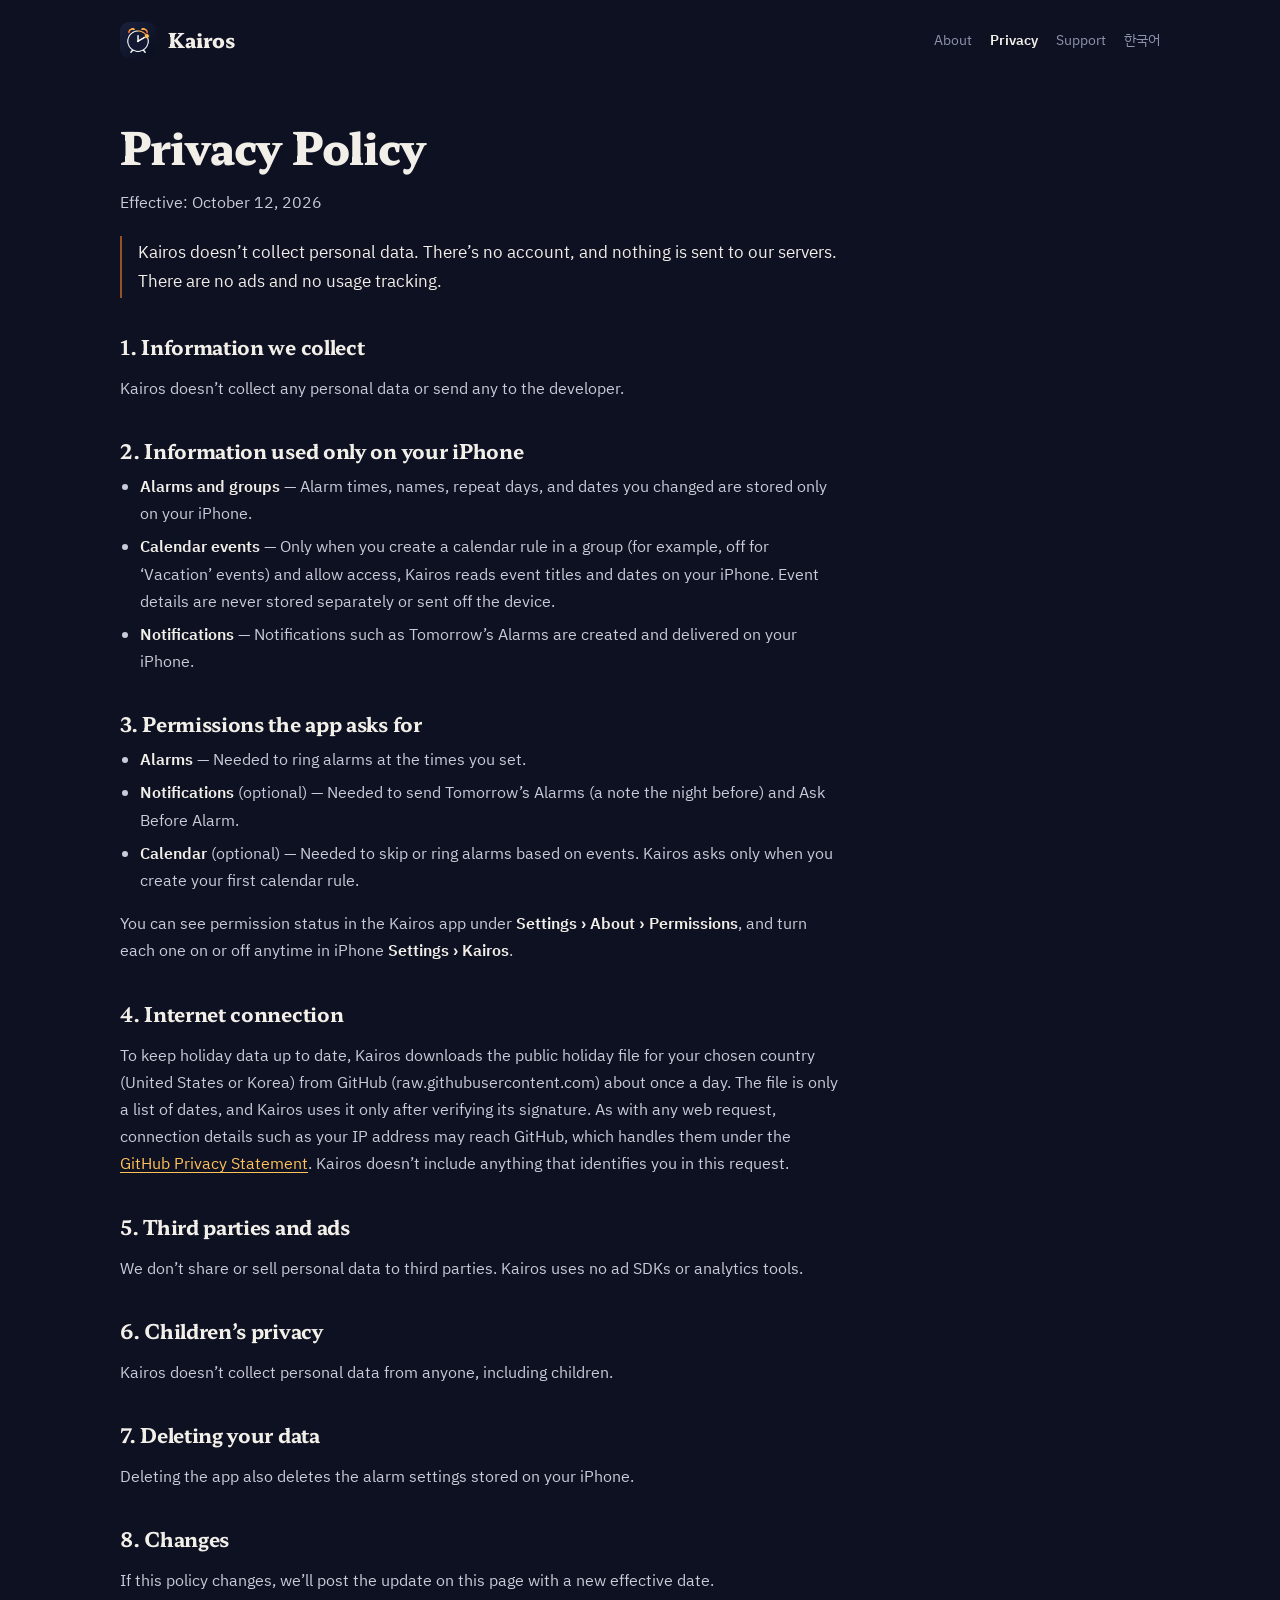
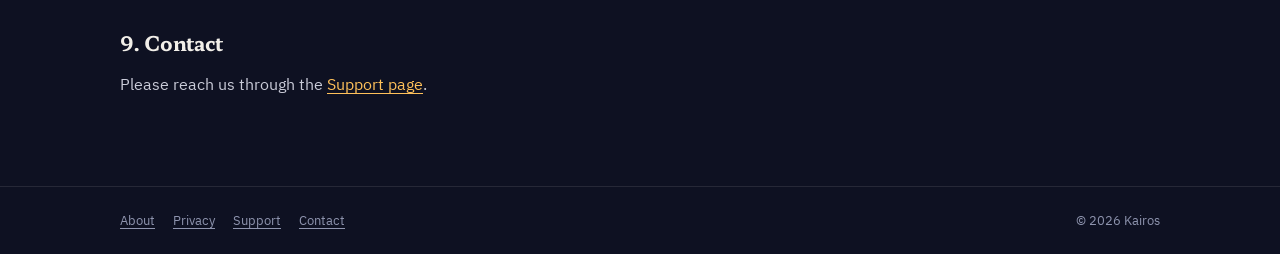
==== commit 2ed44ff4: "fix: 사이트 리뷰 지적을 고친다 - 좁은 화면에서 언어 전환 링크가 잘리지 않게 메뉴를 줄인다 - 영어 데모 머리줄을 'Work · Oct 2026'으로 줄여 한 줄에 둔다 -" ====
--- a/privacy.html
+++ b/privacy.html
@@ -38,13 +38,13 @@
       <a href="index.html" data-en="About">소개</a>
       <a href="privacy.html" aria-current="page" data-en="Privacy">개인정보처리방침</a>
       <a href="support.html" data-en="Support">지원</a>
-      <a class="lang-switch" href="#">English</a>
+      <a class="lang-switch" href="?lang=en" hreflang="en" lang="en">English</a>
     </nav>
   </header>
   <main class="doc">
   <div data-lang-block="ko">
     <h1>개인정보처리방침</h1>
-  <p class="meta">시행일: 2026년 10월 3일</p>
+  <p class="meta">시행일: 2026년 10월 12일</p>
 
   <div class="summary">
     <p>Kairos는 개인정보를 수집하지 않아요. 계정이 없고, 우리 서버로 아무것도 보내지 않아요. 광고나 사용 기록 분석(트래킹)도 하지 않아요.</p>
@@ -63,7 +63,7 @@
   <h2>3. 앱이 요청하는 권한</h2>
   <ul>
     <li><b>알람</b> — 정해 둔 시각에 알람을 울리려면 필요해요.</li>
-    <li><b>알림</b>(선택) — 알람 안내(내일 알람을 전날 알려 주는 알림)를 보내려면 필요해요.</li>
+    <li><b>알림</b>(선택) — 알람 안내(내일 알람을 전날 알려 주는 알림)와 알람 끌지 묻기를 보내려면 필요해요.</li>
     <li><b>캘린더</b>(선택) — 일정에 맞춰 알람을 쉬거나 울리려면 필요해요. 캘린더 규칙을 처음 만들 때만 물어요.</li>
   </ul>
   <p>권한 상태는 Kairos 앱의 <b>설정 › 정보 › 권한</b>에서 볼 수 있고, 언제든 아이폰 <b>설정 › Kairos</b>에서 끄거나 켤 수 있어요.</p>
@@ -88,7 +88,7 @@
   </div>
   <div data-lang-block="en" lang="en" hidden>
     <h1>Privacy Policy</h1>
-  <p class="meta">Effective: October 3, 2026</p>
+  <p class="meta">Effective: October 12, 2026</p>
 
   <div class="summary">
     <p>Kairos doesn’t collect personal data. There’s no account, and nothing is sent to our servers. There are no ads and no usage tracking.</p>
--- a/style.css
+++ b/style.css
@@ -340,3 +340,18 @@
 .noti-actions span { padding: 11px 15px; font-size: 15px; color: #F7F4EE; }
 .noti-actions span + span { border-top: 1px solid rgba(242,239,233,.12); }
 @media (prefers-reduced-motion: reduce) { .wake-scene .noti, .noti-actions { transition: none; } }
+
+/* 언어: 영어는 바꿔 끼우기 전에 한국어가 보이지 않게 숨긴다(i18n.js). */
+html.i18n-pending body { visibility: hidden; }
+html[lang="en"] [data-lang-block="ko"] { display: none; }
+.lang-switch { white-space: nowrap; }
+.demo-head .count { white-space: nowrap; }
+/* 좁은 화면: 메뉴 네 개(언어 전환 포함)가 한 줄에 들어가게 줄인다. */
+@media (max-width: 420px) {
+  .top nav { gap: 11px; font-size: 13px; }
+}
+@media (max-width: 350px) {
+  .top nav { gap: 7px; font-size: 11.5px; }
+  .top .name { font-size: 17px; }
+  .top img { width: 28px; height: 28px; }
+}
